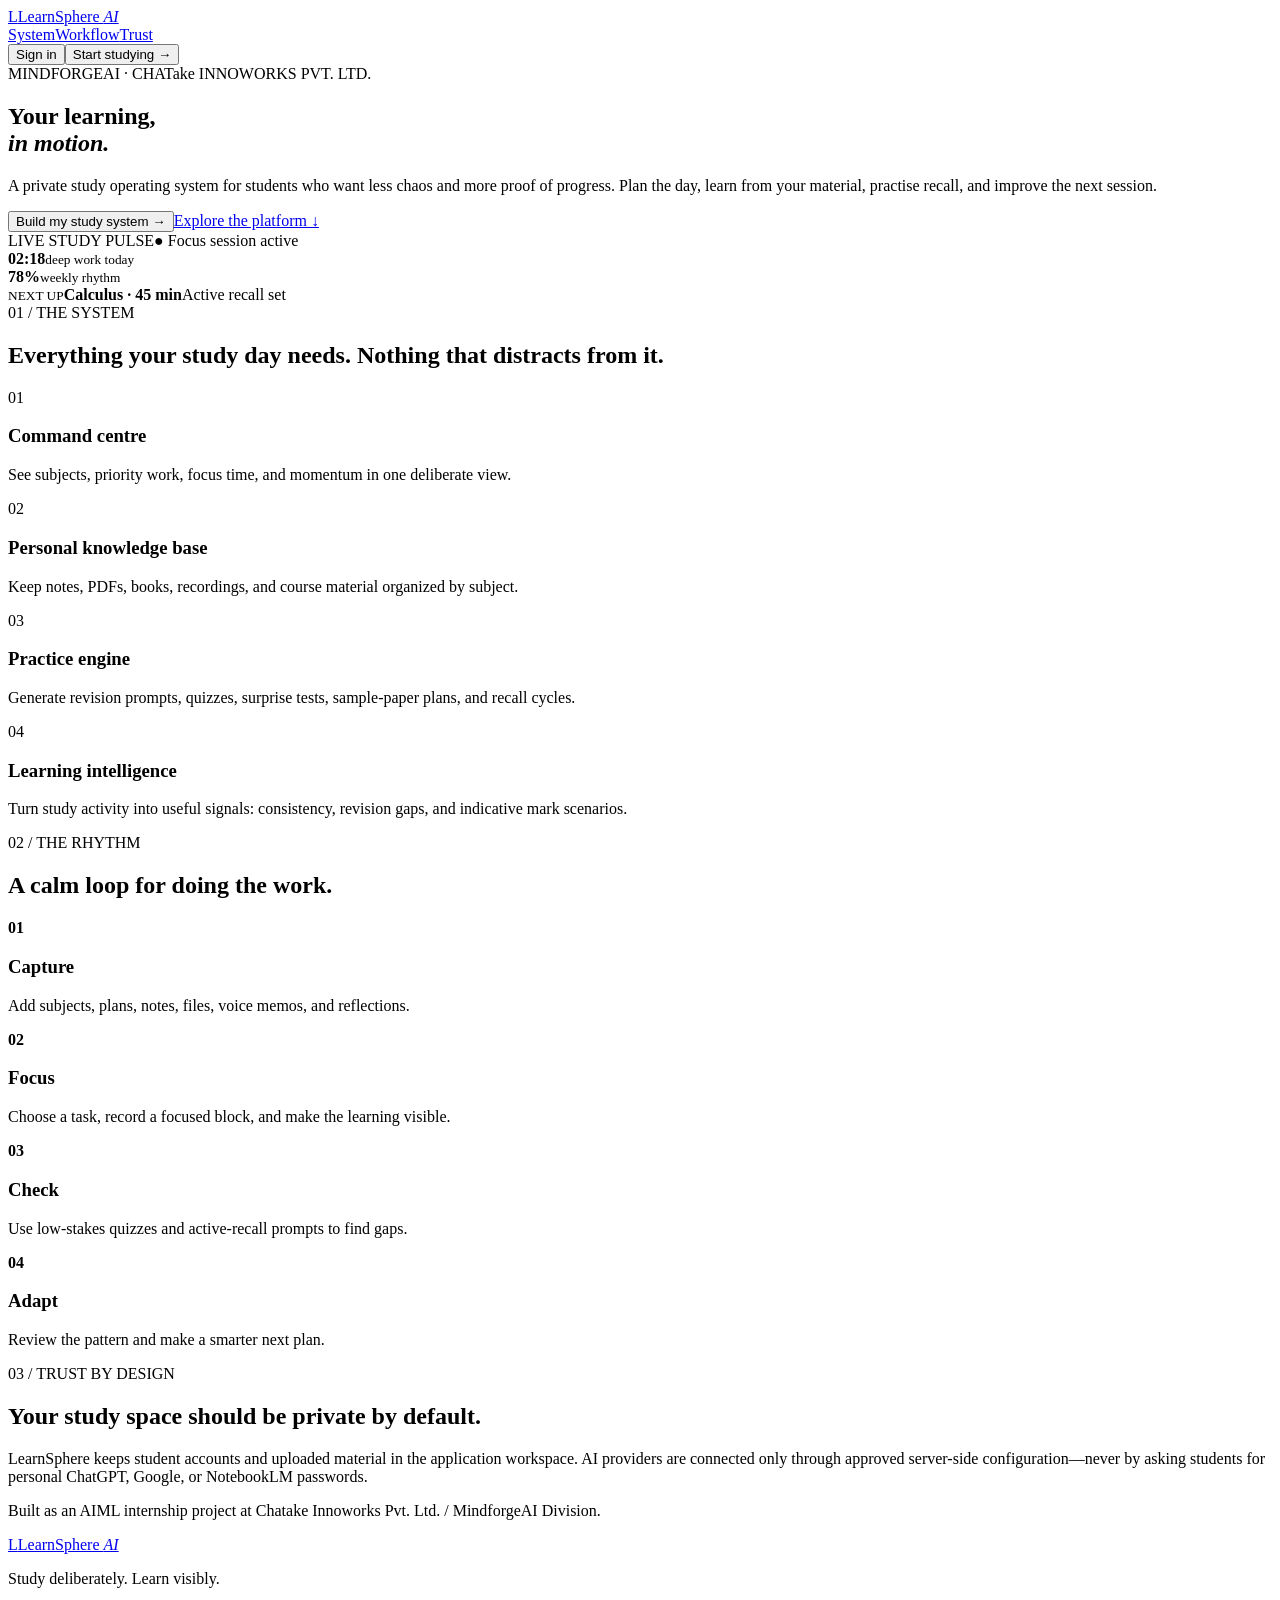
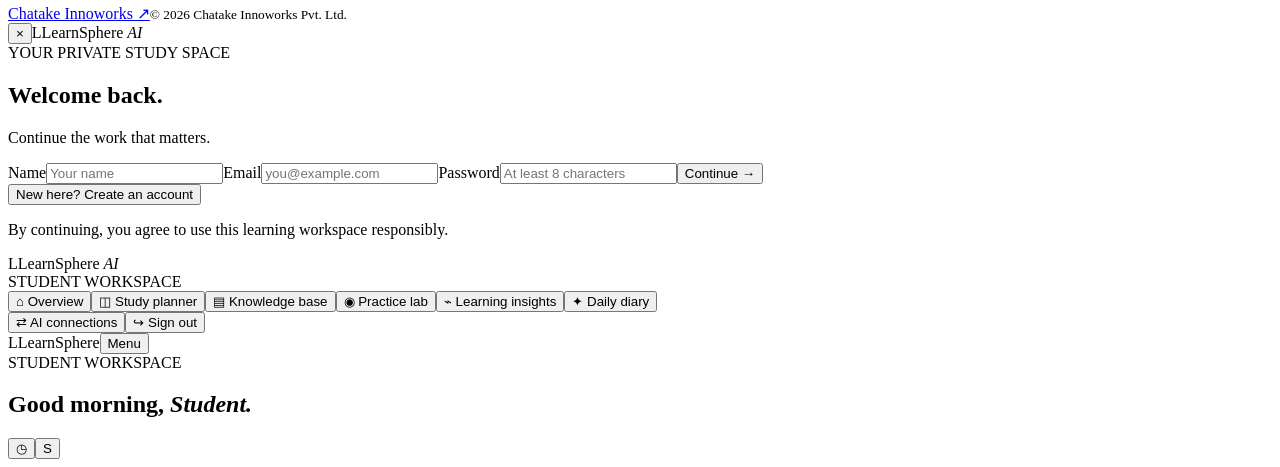
==== 06_code/frontend/index.html @ 465e388f "feat: establish LearnSphere AI study platform MVP" ====
<!doctype html><html lang="en"><head><meta charset="utf-8"><meta name="viewport" content="width=device-width,initial-scale=1"><meta name="description" content="LearnSphere AI — your private study operating system."><meta name="theme-color" content="#0a1024"><meta property="og:title" content="LearnSphere AI | Study operating system"><meta property="og:description" content="Plan, learn, practise, and reflect in one private study workspace."><meta property="og:type" content="website"><link rel="icon" href="/assets/favicon.svg" type="image/svg+xml"><link rel="preconnect" href="https://fonts.googleapis.com"><link rel="preconnect" href="https://fonts.gstatic.com" crossorigin><link href="https://fonts.googleapis.com/css2?family=DM+Mono:wght@400;500&family=Manrope:wght@400;500;600;700;800&display=swap" rel="stylesheet"><link rel="stylesheet" href="/assets/app.css"><title>LearnSphere AI — Study OS</title></head><body>
<div id="toast" role="status"></div>
<section id="landing" class="landing"><nav><a class="brand" href="#top"><span class="mark">L</span>LearnSphere <i>AI</i></a><div class="navlinks"><a href="#system">System</a><a href="#workflow">Workflow</a><a href="#trust">Trust</a></div><button class="ghost" data-open-auth="login">Sign in</button><button class="primary" data-open-auth="register">Start studying <span>→</span></button></nav>
<main id="top"><div class="eyebrow">MINDFORGEAI · CHATake INNOWORKS PVT. LTD.</div><h1>Your learning,<br><em>in motion.</em></h1><p class="hero-copy">A private study operating system for students who want less chaos and more proof of progress. Plan the day, learn from your material, practise recall, and improve the next session.</p><div class="hero-actions"><button class="primary large" data-open-auth="register">Build my study system <span>→</span></button><a class="text-link" href="#system">Explore the platform ↓</a></div><div class="hero-panel"><div class="panel-top"><span>LIVE STUDY PULSE</span><span class="online">● Focus session active</span></div><div class="pulse-grid"><div><b>02:18</b><small>deep work today</small></div><div class="ring"><strong>78%</strong><small>weekly rhythm</small></div><div class="next"><small>NEXT UP</small><b>Calculus · 45 min</b><span>Active recall set</span></div></div></div></main>
<section id="system" class="section"><div class="section-head"><span>01 / THE SYSTEM</span><h2>Everything your study day needs. Nothing that distracts from it.</h2></div><div class="feature-grid"><article><span>01</span><h3>Command centre</h3><p>See subjects, priority work, focus time, and momentum in one deliberate view.</p></article><article><span>02</span><h3>Personal knowledge base</h3><p>Keep notes, PDFs, books, recordings, and course material organized by subject.</p></article><article><span>03</span><h3>Practice engine</h3><p>Generate revision prompts, quizzes, surprise tests, sample-paper plans, and recall cycles.</p></article><article><span>04</span><h3>Learning intelligence</h3><p>Turn study activity into useful signals: consistency, revision gaps, and indicative mark scenarios.</p></article></div></section>
<section id="workflow" class="section workflow"><div class="section-head"><span>02 / THE RHYTHM</span><h2>A calm loop for doing the work.</h2></div><div class="steps"><div><b>01</b><h3>Capture</h3><p>Add subjects, plans, notes, files, voice memos, and reflections.</p></div><div><b>02</b><h3>Focus</h3><p>Choose a task, record a focused block, and make the learning visible.</p></div><div><b>03</b><h3>Check</h3><p>Use low-stakes quizzes and active-recall prompts to find gaps.</p></div><div><b>04</b><h3>Adapt</h3><p>Review the pattern and make a smarter next plan.</p></div></div></section>
<section id="trust" class="section trust"><div><span>03 / TRUST BY DESIGN</span><h2>Your study space should be private by default.</h2></div><div class="trust-copy"><p>LearnSphere keeps student accounts and uploaded material in the application workspace. AI providers are connected only through approved server-side configuration—never by asking students for personal ChatGPT, Google, or NotebookLM passwords.</p><p class="muted">Built as an AIML internship project at Chatake Innoworks Pvt. Ltd. / MindforgeAI Division.</p></div></section>
<footer><a class="brand" href="#top"><span class="mark">L</span>LearnSphere <i>AI</i></a><p>Study deliberately. Learn visibly.</p><a href="https://www.chatakeinnoworks.com" target="_blank" rel="noreferrer">Chatake Innoworks ↗</a><small>© 2026 Chatake Innoworks Pvt. Ltd.</small></footer></section>
<section id="auth" class="auth hidden"><div class="auth-panel"><button class="close" data-close-auth>×</button><a class="brand"><span class="mark">L</span>LearnSphere <i>AI</i></a><div class="eyebrow">YOUR PRIVATE STUDY SPACE</div><h2 id="auth-title">Welcome back.</h2><p id="auth-copy">Continue the work that matters.</p><form id="auth-form"><label id="name-field">Name<input name="name" autocomplete="name" placeholder="Your name"></label><label>Email<input name="email" type="email" autocomplete="email" required placeholder="you@example.com"></label><label>Password<input name="password" type="password" minlength="8" autocomplete="current-password" required placeholder="At least 8 characters"></label><button class="primary large" type="submit">Continue <span>→</span></button></form><button id="auth-toggle" class="text-button">New here? Create an account</button><p class="auth-note">By continuing, you agree to use this learning workspace responsibly.</p></div></section>
<section id="app" class="application hidden"><aside><a class="brand"><span class="mark">L</span>LearnSphere <i>AI</i></a><div class="workspace-label">STUDENT WORKSPACE</div><nav class="side-nav"><button class="active" data-view="overview">⌂ Overview</button><button data-view="planner">◫ Study planner</button><button data-view="knowledge">▤ Knowledge base</button><button data-view="practice">◉ Practice lab</button><button data-view="insights">⌁ Learning insights</button><button data-view="diary">✦ Daily diary</button></nav><div class="side-bottom"><button data-view="integrations">⇄ AI connections</button><button id="logout">↪ Sign out</button></div></aside><div class="mobilebar"><a class="brand"><span class="mark">L</span>LearnSphere</a><button id="mobile-menu">Menu</button></div><main class="workspace"><header><div><div class="eyebrow" id="today">STUDENT WORKSPACE</div><h1 id="view-title">Good morning, <em>Student.</em></h1></div><div class="header-actions"><button class="icon-btn" id="focus-btn" title="Record a 25-minute focus session">◷</button><button class="avatar" id="profile-btn">S</button></div></header><div id="view"></div></main></section><script src="/assets/app.js"></script></body></html>
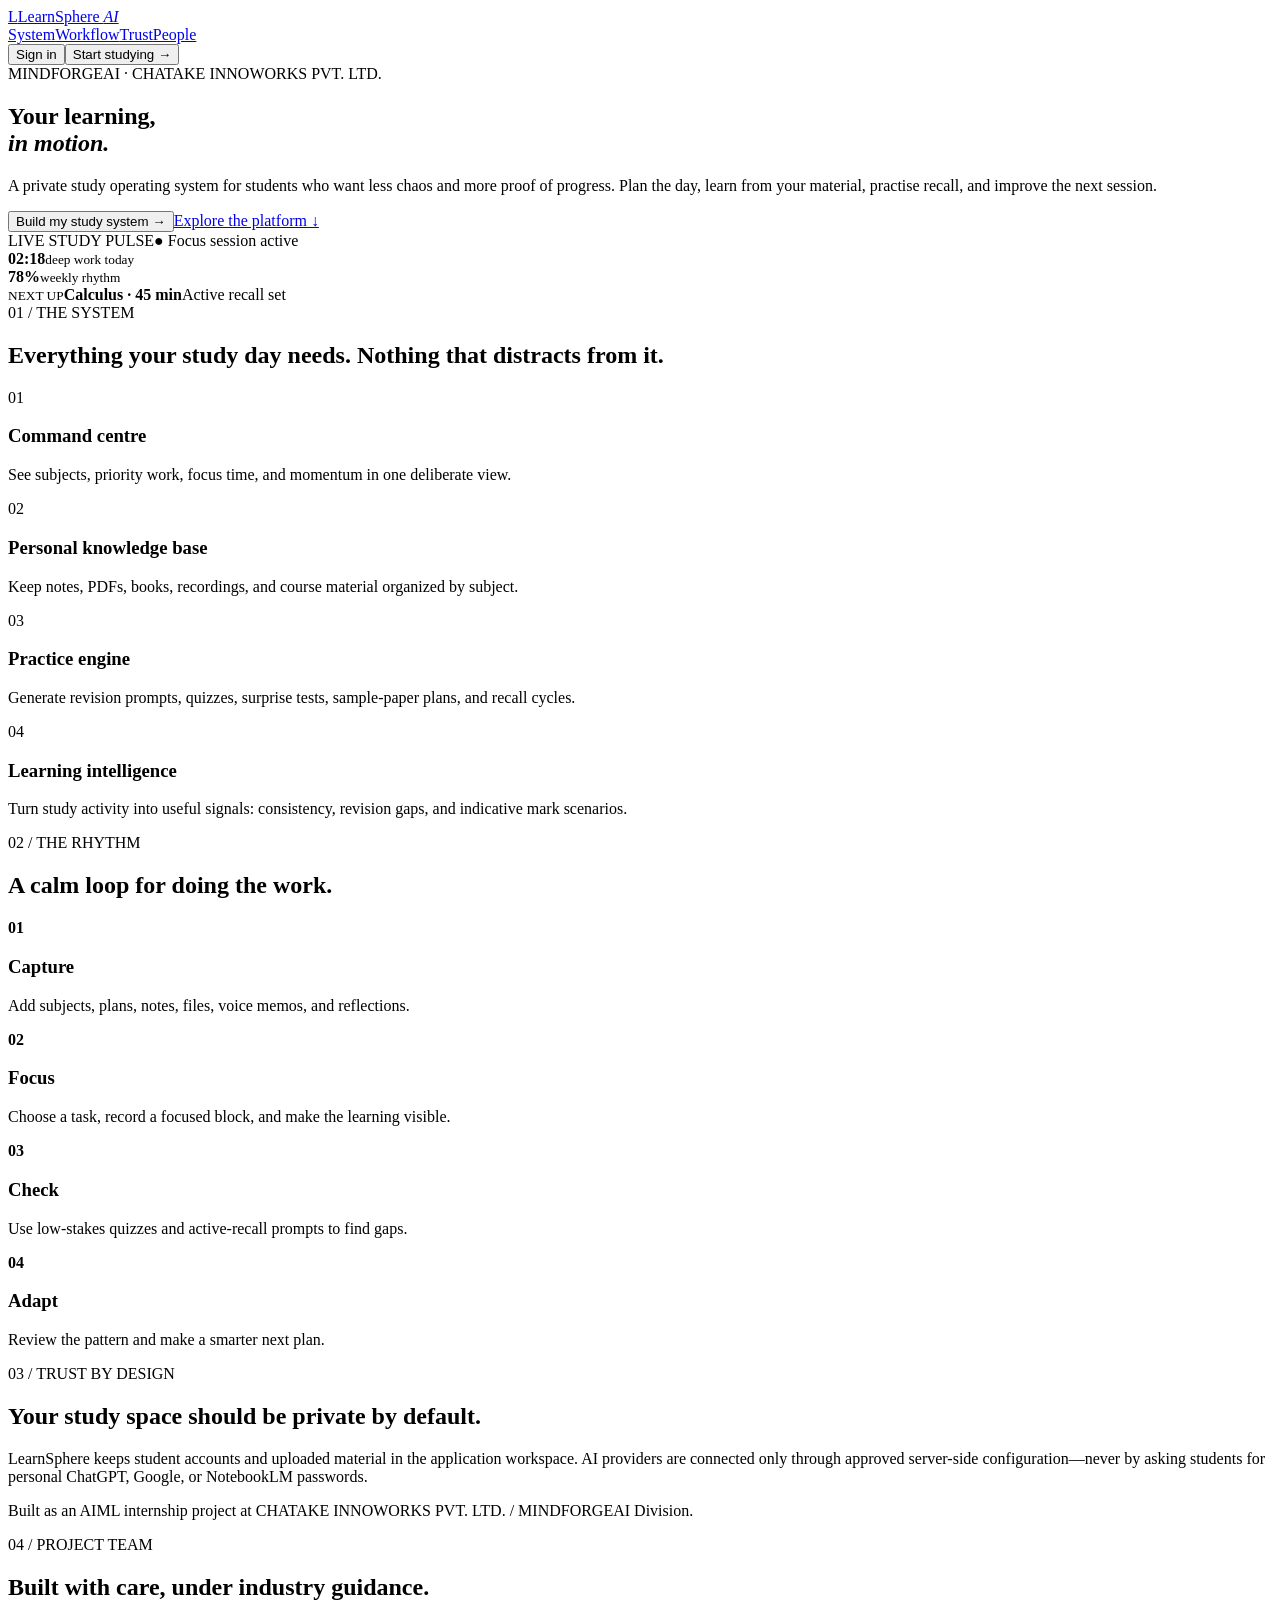
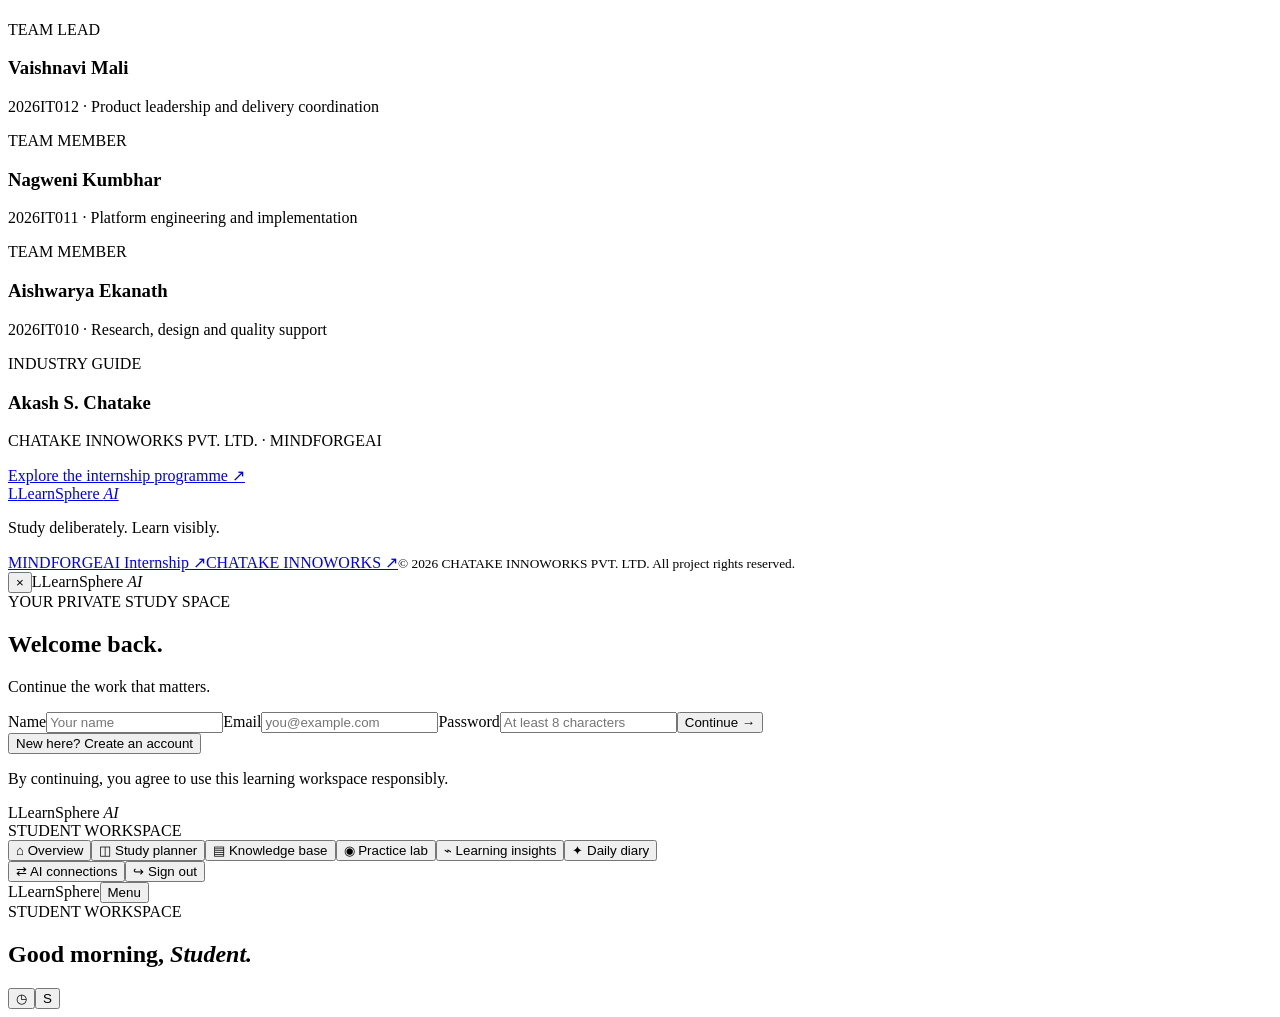
==== commit dad0c381: "docs: establish CHATAKE design system and project attribution" ====
--- a/06_code/frontend/index.html
+++ b/06_code/frontend/index.html
@@ -1,10 +1,11 @@
 <!doctype html><html lang="en"><head><meta charset="utf-8"><meta name="viewport" content="width=device-width,initial-scale=1"><meta name="description" content="LearnSphere AI — your private study operating system."><meta name="theme-color" content="#0a1024"><meta property="og:title" content="LearnSphere AI | Study operating system"><meta property="og:description" content="Plan, learn, practise, and reflect in one private study workspace."><meta property="og:type" content="website"><link rel="icon" href="/assets/favicon.svg" type="image/svg+xml"><link rel="preconnect" href="https://fonts.googleapis.com"><link rel="preconnect" href="https://fonts.gstatic.com" crossorigin><link href="https://fonts.googleapis.com/css2?family=DM+Mono:wght@400;500&family=Manrope:wght@400;500;600;700;800&display=swap" rel="stylesheet"><link rel="stylesheet" href="/assets/app.css"><title>LearnSphere AI — Study OS</title></head><body>
 <div id="toast" role="status"></div>
-<section id="landing" class="landing"><nav><a class="brand" href="#top"><span class="mark">L</span>LearnSphere <i>AI</i></a><div class="navlinks"><a href="#system">System</a><a href="#workflow">Workflow</a><a href="#trust">Trust</a></div><button class="ghost" data-open-auth="login">Sign in</button><button class="primary" data-open-auth="register">Start studying <span>→</span></button></nav>
-<main id="top"><div class="eyebrow">MINDFORGEAI · CHATake INNOWORKS PVT. LTD.</div><h1>Your learning,<br><em>in motion.</em></h1><p class="hero-copy">A private study operating system for students who want less chaos and more proof of progress. Plan the day, learn from your material, practise recall, and improve the next session.</p><div class="hero-actions"><button class="primary large" data-open-auth="register">Build my study system <span>→</span></button><a class="text-link" href="#system">Explore the platform ↓</a></div><div class="hero-panel"><div class="panel-top"><span>LIVE STUDY PULSE</span><span class="online">● Focus session active</span></div><div class="pulse-grid"><div><b>02:18</b><small>deep work today</small></div><div class="ring"><strong>78%</strong><small>weekly rhythm</small></div><div class="next"><small>NEXT UP</small><b>Calculus · 45 min</b><span>Active recall set</span></div></div></div></main>
+<section id="landing" class="landing"><nav><a class="brand" href="#top"><span class="mark">L</span>LearnSphere <i>AI</i></a><div class="navlinks"><a href="#system">System</a><a href="#workflow">Workflow</a><a href="#trust">Trust</a><a href="#people">People</a></div><button class="ghost" data-open-auth="login">Sign in</button><button class="primary" data-open-auth="register">Start studying <span>→</span></button></nav>
+<main id="top"><div class="eyebrow">MINDFORGEAI · CHATAKE INNOWORKS PVT. LTD.</div><h1>Your learning,<br><em>in motion.</em></h1><p class="hero-copy">A private study operating system for students who want less chaos and more proof of progress. Plan the day, learn from your material, practise recall, and improve the next session.</p><div class="hero-actions"><button class="primary large" data-open-auth="register">Build my study system <span>→</span></button><a class="text-link" href="#system">Explore the platform ↓</a></div><div class="hero-panel"><div class="panel-top"><span>LIVE STUDY PULSE</span><span class="online">● Focus session active</span></div><div class="pulse-grid"><div><b>02:18</b><small>deep work today</small></div><div class="ring"><strong>78%</strong><small>weekly rhythm</small></div><div class="next"><small>NEXT UP</small><b>Calculus · 45 min</b><span>Active recall set</span></div></div></div></main>
 <section id="system" class="section"><div class="section-head"><span>01 / THE SYSTEM</span><h2>Everything your study day needs. Nothing that distracts from it.</h2></div><div class="feature-grid"><article><span>01</span><h3>Command centre</h3><p>See subjects, priority work, focus time, and momentum in one deliberate view.</p></article><article><span>02</span><h3>Personal knowledge base</h3><p>Keep notes, PDFs, books, recordings, and course material organized by subject.</p></article><article><span>03</span><h3>Practice engine</h3><p>Generate revision prompts, quizzes, surprise tests, sample-paper plans, and recall cycles.</p></article><article><span>04</span><h3>Learning intelligence</h3><p>Turn study activity into useful signals: consistency, revision gaps, and indicative mark scenarios.</p></article></div></section>
 <section id="workflow" class="section workflow"><div class="section-head"><span>02 / THE RHYTHM</span><h2>A calm loop for doing the work.</h2></div><div class="steps"><div><b>01</b><h3>Capture</h3><p>Add subjects, plans, notes, files, voice memos, and reflections.</p></div><div><b>02</b><h3>Focus</h3><p>Choose a task, record a focused block, and make the learning visible.</p></div><div><b>03</b><h3>Check</h3><p>Use low-stakes quizzes and active-recall prompts to find gaps.</p></div><div><b>04</b><h3>Adapt</h3><p>Review the pattern and make a smarter next plan.</p></div></div></section>
-<section id="trust" class="section trust"><div><span>03 / TRUST BY DESIGN</span><h2>Your study space should be private by default.</h2></div><div class="trust-copy"><p>LearnSphere keeps student accounts and uploaded material in the application workspace. AI providers are connected only through approved server-side configuration—never by asking students for personal ChatGPT, Google, or NotebookLM passwords.</p><p class="muted">Built as an AIML internship project at Chatake Innoworks Pvt. Ltd. / MindforgeAI Division.</p></div></section>
-<footer><a class="brand" href="#top"><span class="mark">L</span>LearnSphere <i>AI</i></a><p>Study deliberately. Learn visibly.</p><a href="https://www.chatakeinnoworks.com" target="_blank" rel="noreferrer">Chatake Innoworks ↗</a><small>© 2026 Chatake Innoworks Pvt. Ltd.</small></footer></section>
+<section id="trust" class="section trust"><div><span>03 / TRUST BY DESIGN</span><h2>Your study space should be private by default.</h2></div><div class="trust-copy"><p>LearnSphere keeps student accounts and uploaded material in the application workspace. AI providers are connected only through approved server-side configuration—never by asking students for personal ChatGPT, Google, or NotebookLM passwords.</p><p class="muted">Built as an AIML internship project at CHATAKE INNOWORKS PVT. LTD. / MINDFORGEAI Division.</p></div></section>
+<section id="people" class="section people"><div class="section-head"><span>04 / PROJECT TEAM</span><h2>Built with care, under industry guidance.</h2></div><div class="people-grid"><article><span>TEAM LEAD</span><h3>Vaishnavi Mali</h3><p>2026IT012 · Product leadership and delivery coordination</p></article><article><span>TEAM MEMBER</span><h3>Nagweni Kumbhar</h3><p>2026IT011 · Platform engineering and implementation</p></article><article><span>TEAM MEMBER</span><h3>Aishwarya Ekanath</h3><p>2026IT010 · Research, design and quality support</p></article><article class="guide"><span>INDUSTRY GUIDE</span><h3>Akash S. Chatake</h3><p>CHATAKE INNOWORKS PVT. LTD. · MINDFORGEAI</p><a href="https://internship.chatakeinnoworks.com" target="_blank" rel="noreferrer">Explore the internship programme ↗</a></article></div></section>
+<footer><a class="brand" href="#top"><span class="mark">L</span>LearnSphere <i>AI</i></a><p>Study deliberately. Learn visibly.</p><a href="https://internship.chatakeinnoworks.com" target="_blank" rel="noreferrer">MINDFORGEAI Internship ↗</a><a href="https://www.chatakeinnoworks.com" target="_blank" rel="noreferrer">CHATAKE INNOWORKS ↗</a><small>© 2026 CHATAKE INNOWORKS PVT. LTD. All project rights reserved.</small></footer></section>
 <section id="auth" class="auth hidden"><div class="auth-panel"><button class="close" data-close-auth>×</button><a class="brand"><span class="mark">L</span>LearnSphere <i>AI</i></a><div class="eyebrow">YOUR PRIVATE STUDY SPACE</div><h2 id="auth-title">Welcome back.</h2><p id="auth-copy">Continue the work that matters.</p><form id="auth-form"><label id="name-field">Name<input name="name" autocomplete="name" placeholder="Your name"></label><label>Email<input name="email" type="email" autocomplete="email" required placeholder="you@example.com"></label><label>Password<input name="password" type="password" minlength="8" autocomplete="current-password" required placeholder="At least 8 characters"></label><button class="primary large" type="submit">Continue <span>→</span></button></form><button id="auth-toggle" class="text-button">New here? Create an account</button><p class="auth-note">By continuing, you agree to use this learning workspace responsibly.</p></div></section>
 <section id="app" class="application hidden"><aside><a class="brand"><span class="mark">L</span>LearnSphere <i>AI</i></a><div class="workspace-label">STUDENT WORKSPACE</div><nav class="side-nav"><button class="active" data-view="overview">⌂ Overview</button><button data-view="planner">◫ Study planner</button><button data-view="knowledge">▤ Knowledge base</button><button data-view="practice">◉ Practice lab</button><button data-view="insights">⌁ Learning insights</button><button data-view="diary">✦ Daily diary</button></nav><div class="side-bottom"><button data-view="integrations">⇄ AI connections</button><button id="logout">↪ Sign out</button></div></aside><div class="mobilebar"><a class="brand"><span class="mark">L</span>LearnSphere</a><button id="mobile-menu">Menu</button></div><main class="workspace"><header><div><div class="eyebrow" id="today">STUDENT WORKSPACE</div><h1 id="view-title">Good morning, <em>Student.</em></h1></div><div class="header-actions"><button class="icon-btn" id="focus-btn" title="Record a 25-minute focus session">◷</button><button class="avatar" id="profile-btn">S</button></div></header><div id="view"></div></main></section><script src="/assets/app.js"></script></body></html>
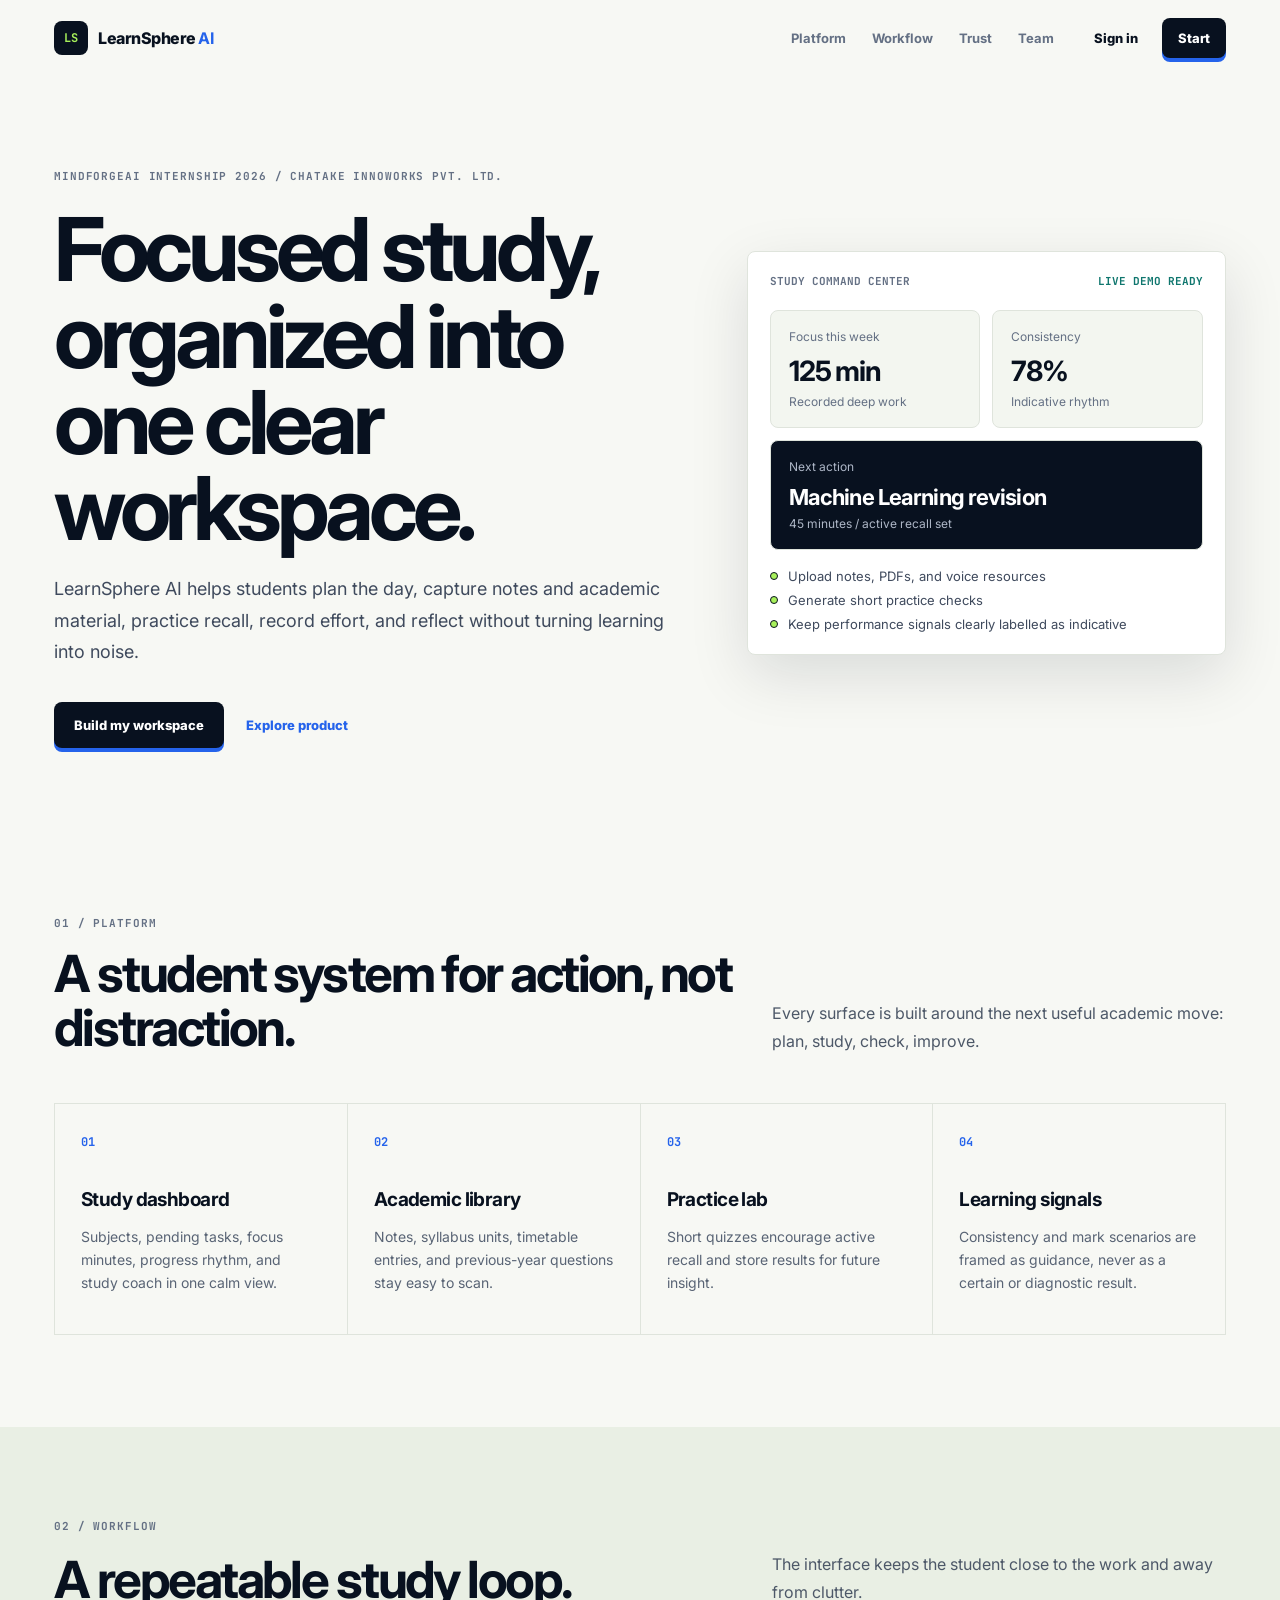
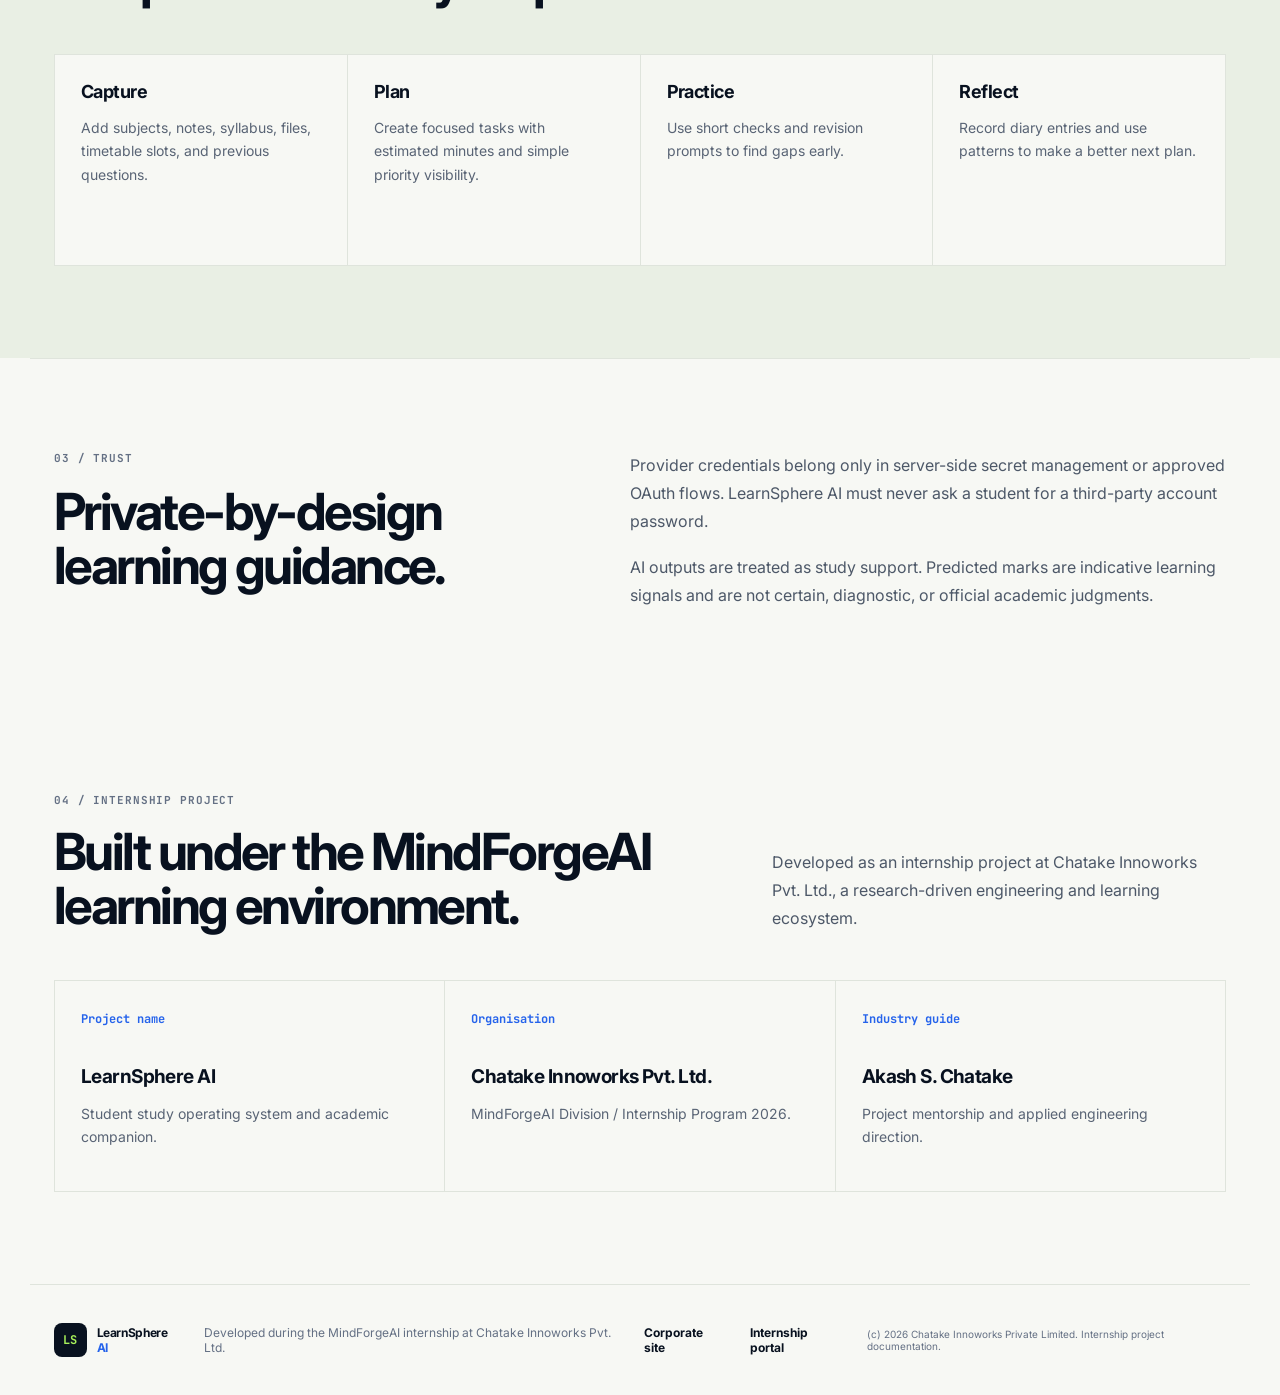
==== commit 003f9825: "Transform LearnSphere AI into deployable internship project" ====
--- a/06_code/frontend/index.html
+++ b/06_code/frontend/index.html
@@ -1,11 +1,174 @@
-<!doctype html><html lang="en"><head><meta charset="utf-8"><meta name="viewport" content="width=device-width,initial-scale=1"><meta name="description" content="LearnSphere AI — your private study operating system."><meta name="theme-color" content="#0a1024"><meta property="og:title" content="LearnSphere AI | Study operating system"><meta property="og:description" content="Plan, learn, practise, and reflect in one private study workspace."><meta property="og:type" content="website"><link rel="icon" href="/assets/favicon.svg" type="image/svg+xml"><link rel="preconnect" href="https://fonts.googleapis.com"><link rel="preconnect" href="https://fonts.gstatic.com" crossorigin><link href="https://fonts.googleapis.com/css2?family=DM+Mono:wght@400;500&family=Manrope:wght@400;500;600;700;800&display=swap" rel="stylesheet"><link rel="stylesheet" href="/assets/app.css"><title>LearnSphere AI — Study OS</title></head><body>
-<div id="toast" role="status"></div>
-<section id="landing" class="landing"><nav><a class="brand" href="#top"><span class="mark">L</span>LearnSphere <i>AI</i></a><div class="navlinks"><a href="#system">System</a><a href="#workflow">Workflow</a><a href="#trust">Trust</a><a href="#people">People</a></div><button class="ghost" data-open-auth="login">Sign in</button><button class="primary" data-open-auth="register">Start studying <span>→</span></button></nav>
-<main id="top"><div class="eyebrow">MINDFORGEAI · CHATAKE INNOWORKS PVT. LTD.</div><h1>Your learning,<br><em>in motion.</em></h1><p class="hero-copy">A private study operating system for students who want less chaos and more proof of progress. Plan the day, learn from your material, practise recall, and improve the next session.</p><div class="hero-actions"><button class="primary large" data-open-auth="register">Build my study system <span>→</span></button><a class="text-link" href="#system">Explore the platform ↓</a></div><div class="hero-panel"><div class="panel-top"><span>LIVE STUDY PULSE</span><span class="online">● Focus session active</span></div><div class="pulse-grid"><div><b>02:18</b><small>deep work today</small></div><div class="ring"><strong>78%</strong><small>weekly rhythm</small></div><div class="next"><small>NEXT UP</small><b>Calculus · 45 min</b><span>Active recall set</span></div></div></div></main>
-<section id="system" class="section"><div class="section-head"><span>01 / THE SYSTEM</span><h2>Everything your study day needs. Nothing that distracts from it.</h2></div><div class="feature-grid"><article><span>01</span><h3>Command centre</h3><p>See subjects, priority work, focus time, and momentum in one deliberate view.</p></article><article><span>02</span><h3>Personal knowledge base</h3><p>Keep notes, PDFs, books, recordings, and course material organized by subject.</p></article><article><span>03</span><h3>Practice engine</h3><p>Generate revision prompts, quizzes, surprise tests, sample-paper plans, and recall cycles.</p></article><article><span>04</span><h3>Learning intelligence</h3><p>Turn study activity into useful signals: consistency, revision gaps, and indicative mark scenarios.</p></article></div></section>
-<section id="workflow" class="section workflow"><div class="section-head"><span>02 / THE RHYTHM</span><h2>A calm loop for doing the work.</h2></div><div class="steps"><div><b>01</b><h3>Capture</h3><p>Add subjects, plans, notes, files, voice memos, and reflections.</p></div><div><b>02</b><h3>Focus</h3><p>Choose a task, record a focused block, and make the learning visible.</p></div><div><b>03</b><h3>Check</h3><p>Use low-stakes quizzes and active-recall prompts to find gaps.</p></div><div><b>04</b><h3>Adapt</h3><p>Review the pattern and make a smarter next plan.</p></div></div></section>
-<section id="trust" class="section trust"><div><span>03 / TRUST BY DESIGN</span><h2>Your study space should be private by default.</h2></div><div class="trust-copy"><p>LearnSphere keeps student accounts and uploaded material in the application workspace. AI providers are connected only through approved server-side configuration—never by asking students for personal ChatGPT, Google, or NotebookLM passwords.</p><p class="muted">Built as an AIML internship project at CHATAKE INNOWORKS PVT. LTD. / MINDFORGEAI Division.</p></div></section>
-<section id="people" class="section people"><div class="section-head"><span>04 / PROJECT TEAM</span><h2>Built with care, under industry guidance.</h2></div><div class="people-grid"><article><span>TEAM LEAD</span><h3>Vaishnavi Mali</h3><p>2026IT012 · Product leadership and delivery coordination</p></article><article><span>TEAM MEMBER</span><h3>Nagweni Kumbhar</h3><p>2026IT011 · Platform engineering and implementation</p></article><article><span>TEAM MEMBER</span><h3>Aishwarya Ekanath</h3><p>2026IT010 · Research, design and quality support</p></article><article class="guide"><span>INDUSTRY GUIDE</span><h3>Akash S. Chatake</h3><p>CHATAKE INNOWORKS PVT. LTD. · MINDFORGEAI</p><a href="https://internship.chatakeinnoworks.com" target="_blank" rel="noreferrer">Explore the internship programme ↗</a></article></div></section>
-<footer><a class="brand" href="#top"><span class="mark">L</span>LearnSphere <i>AI</i></a><p>Study deliberately. Learn visibly.</p><a href="https://internship.chatakeinnoworks.com" target="_blank" rel="noreferrer">MINDFORGEAI Internship ↗</a><a href="https://www.chatakeinnoworks.com" target="_blank" rel="noreferrer">CHATAKE INNOWORKS ↗</a><small>© 2026 CHATAKE INNOWORKS PVT. LTD. All project rights reserved.</small></footer></section>
-<section id="auth" class="auth hidden"><div class="auth-panel"><button class="close" data-close-auth>×</button><a class="brand"><span class="mark">L</span>LearnSphere <i>AI</i></a><div class="eyebrow">YOUR PRIVATE STUDY SPACE</div><h2 id="auth-title">Welcome back.</h2><p id="auth-copy">Continue the work that matters.</p><form id="auth-form"><label id="name-field">Name<input name="name" autocomplete="name" placeholder="Your name"></label><label>Email<input name="email" type="email" autocomplete="email" required placeholder="you@example.com"></label><label>Password<input name="password" type="password" minlength="8" autocomplete="current-password" required placeholder="At least 8 characters"></label><button class="primary large" type="submit">Continue <span>→</span></button></form><button id="auth-toggle" class="text-button">New here? Create an account</button><p class="auth-note">By continuing, you agree to use this learning workspace responsibly.</p></div></section>
-<section id="app" class="application hidden"><aside><a class="brand"><span class="mark">L</span>LearnSphere <i>AI</i></a><div class="workspace-label">STUDENT WORKSPACE</div><nav class="side-nav"><button class="active" data-view="overview">⌂ Overview</button><button data-view="planner">◫ Study planner</button><button data-view="knowledge">▤ Knowledge base</button><button data-view="practice">◉ Practice lab</button><button data-view="insights">⌁ Learning insights</button><button data-view="diary">✦ Daily diary</button></nav><div class="side-bottom"><button data-view="integrations">⇄ AI connections</button><button id="logout">↪ Sign out</button></div></aside><div class="mobilebar"><a class="brand"><span class="mark">L</span>LearnSphere</a><button id="mobile-menu">Menu</button></div><main class="workspace"><header><div><div class="eyebrow" id="today">STUDENT WORKSPACE</div><h1 id="view-title">Good morning, <em>Student.</em></h1></div><div class="header-actions"><button class="icon-btn" id="focus-btn" title="Record a 25-minute focus session">◷</button><button class="avatar" id="profile-btn">S</button></div></header><div id="view"></div></main></section><script src="/assets/app.js"></script></body></html>
+<!doctype html>
+<html lang="en">
+<head>
+  <meta charset="utf-8">
+  <meta name="viewport" content="width=device-width,initial-scale=1">
+  <meta name="description" content="LearnSphere AI is a calm study operating system for planning, learning, practice, and reflection.">
+  <meta name="theme-color" content="#08111f">
+  <meta property="og:title" content="LearnSphere AI | Student Study OS">
+  <meta property="og:description" content="A focused academic workspace developed during the MindForgeAI internship at Chatake Innoworks Pvt. Ltd.">
+  <meta property="og:type" content="website">
+  <link rel="icon" href="assets/favicon.svg" type="image/svg+xml">
+  <link rel="preconnect" href="https://fonts.googleapis.com">
+  <link rel="preconnect" href="https://fonts.gstatic.com" crossorigin>
+  <link href="https://fonts.googleapis.com/css2?family=Inter:wght@400;500;600;700;800&family=JetBrains+Mono:wght@500;700&display=swap" rel="stylesheet">
+  <link rel="stylesheet" href="assets/app.css">
+  <title>LearnSphere AI | Student Study OS</title>
+</head>
+<body>
+  <div id="toast" role="status" aria-live="polite"></div>
+
+  <section id="landing" class="landing">
+    <header class="site-header">
+      <a class="brand" href="#top" aria-label="LearnSphere AI home"><span class="mark">LS</span><span>LearnSphere <b>AI</b></span></a>
+      <nav class="top-nav" aria-label="Landing navigation">
+        <a href="#platform">Platform</a>
+        <a href="#workflow">Workflow</a>
+        <a href="#trust">Trust</a>
+        <a href="#team">Team</a>
+      </nav>
+      <div class="nav-actions">
+        <button class="button secondary" data-open-auth="login">Sign in</button>
+        <button class="button primary" data-open-auth="register">Start</button>
+      </div>
+    </header>
+
+    <main id="top" class="hero">
+      <div class="hero-copy">
+        <p class="eyebrow">MindForgeAI Internship 2026 / Chatake Innoworks Pvt. Ltd.</p>
+        <h1>Focused study, organized into one clear workspace.</h1>
+        <p class="lead">LearnSphere AI helps students plan the day, capture notes and academic material, practice recall, record effort, and reflect without turning learning into noise.</p>
+        <div class="hero-actions">
+          <button class="button primary large" data-open-auth="register">Build my workspace</button>
+          <a class="text-link" href="#platform">Explore product</a>
+        </div>
+      </div>
+      <div class="hero-board" aria-label="Product preview">
+        <div class="board-top">
+          <span>Study command center</span>
+          <strong>Live demo ready</strong>
+        </div>
+        <div class="board-grid">
+          <article><span>Focus this week</span><b>125 min</b><small>Recorded deep work</small></article>
+          <article><span>Consistency</span><b>78%</b><small>Indicative rhythm</small></article>
+          <article class="wide"><span>Next action</span><b>Machine Learning revision</b><small>45 minutes / active recall set</small></article>
+        </div>
+        <div class="mini-list">
+          <p><span></span> Upload notes, PDFs, and voice resources</p>
+          <p><span></span> Generate short practice checks</p>
+          <p><span></span> Keep performance signals clearly labelled as indicative</p>
+        </div>
+      </div>
+    </main>
+
+    <section id="platform" class="section">
+      <div class="section-kicker">01 / Platform</div>
+      <div class="section-title">
+        <h2>A student system for action, not distraction.</h2>
+        <p>Every surface is built around the next useful academic move: plan, study, check, improve.</p>
+      </div>
+      <div class="feature-grid">
+        <article><span>01</span><h3>Study dashboard</h3><p>Subjects, pending tasks, focus minutes, progress rhythm, and study coach in one calm view.</p></article>
+        <article><span>02</span><h3>Academic library</h3><p>Notes, syllabus units, timetable entries, and previous-year questions stay easy to scan.</p></article>
+        <article><span>03</span><h3>Practice lab</h3><p>Short quizzes encourage active recall and store results for future insight.</p></article>
+        <article><span>04</span><h3>Learning signals</h3><p>Consistency and mark scenarios are framed as guidance, never as a certain or diagnostic result.</p></article>
+      </div>
+    </section>
+
+    <section id="workflow" class="section band">
+      <div class="section-kicker">02 / Workflow</div>
+      <div class="section-title">
+        <h2>A repeatable study loop.</h2>
+        <p>The interface keeps the student close to the work and away from clutter.</p>
+      </div>
+      <div class="steps">
+        <article><b>Capture</b><p>Add subjects, notes, syllabus, files, timetable slots, and previous questions.</p></article>
+        <article><b>Plan</b><p>Create focused tasks with estimated minutes and simple priority visibility.</p></article>
+        <article><b>Practice</b><p>Use short checks and revision prompts to find gaps early.</p></article>
+        <article><b>Reflect</b><p>Record diary entries and use patterns to make a better next plan.</p></article>
+      </div>
+    </section>
+
+    <section id="trust" class="section trust">
+      <div>
+        <div class="section-kicker">03 / Trust</div>
+        <h2>Private-by-design learning guidance.</h2>
+      </div>
+      <div class="trust-copy">
+        <p>Provider credentials belong only in server-side secret management or approved OAuth flows. LearnSphere AI must never ask a student for a third-party account password.</p>
+        <p>AI outputs are treated as study support. Predicted marks are indicative learning signals and are not certain, diagnostic, or official academic judgments.</p>
+      </div>
+    </section>
+
+    <section id="team" class="section">
+      <div class="section-kicker">04 / Internship Project</div>
+      <div class="section-title">
+        <h2>Built under the MindForgeAI learning environment.</h2>
+        <p>Developed as an internship project at Chatake Innoworks Pvt. Ltd., a research-driven engineering and learning ecosystem.</p>
+      </div>
+      <div class="team-grid">
+        <article><span>Project name</span><h3>LearnSphere AI</h3><p>Student study operating system and academic companion.</p></article>
+        <article><span>Organisation</span><h3>Chatake Innoworks Pvt. Ltd.</h3><p>MindForgeAI Division / Internship Program 2026.</p></article>
+        <article><span>Industry guide</span><h3>Akash S. Chatake</h3><p>Project mentorship and applied engineering direction.</p></article>
+      </div>
+    </section>
+
+    <footer class="site-footer">
+      <a class="brand" href="#top"><span class="mark">LS</span><span>LearnSphere <b>AI</b></span></a>
+      <p>Developed during the MindForgeAI internship at Chatake Innoworks Pvt. Ltd.</p>
+      <a href="https://www.chatakeinnoworks.com" target="_blank" rel="noreferrer">Corporate site</a>
+      <a href="https://internship.chatakeinnoworks.com" target="_blank" rel="noreferrer">Internship portal</a>
+      <small>(c) 2026 Chatake Innoworks Private Limited. Internship project documentation.</small>
+    </footer>
+  </section>
+
+  <section id="auth" class="auth hidden" aria-modal="true" role="dialog">
+    <div class="auth-panel">
+      <button class="icon-close" data-close-auth aria-label="Close">x</button>
+      <a class="brand"><span class="mark">LS</span><span>LearnSphere <b>AI</b></span></a>
+      <p class="eyebrow">Private student workspace</p>
+      <h2 id="auth-title">Welcome back.</h2>
+      <p id="auth-copy">Continue your study rhythm.</p>
+      <form id="auth-form">
+        <label id="name-field">Name<input name="name" autocomplete="name" placeholder="Your name"></label>
+        <label>Email<input name="email" type="email" autocomplete="email" required placeholder="you@example.com"></label>
+        <label>Password<input name="password" type="password" minlength="8" autocomplete="current-password" required placeholder="At least 8 characters"></label>
+        <button class="button primary large" type="submit">Continue</button>
+      </form>
+      <button id="auth-toggle" class="text-button">New here? Create an account</button>
+      <p class="fineprint">Use this learning workspace responsibly. Do not upload personal or sensitive files for public demos.</p>
+    </div>
+  </section>
+
+  <section id="app" class="application hidden">
+    <aside class="sidebar">
+      <a class="brand"><span class="mark">LS</span><span>LearnSphere <b>AI</b></span></a>
+      <p class="sidebar-label">Student workspace</p>
+      <nav id="side-nav" class="side-nav" aria-label="Application navigation"></nav>
+      <div class="sidebar-bottom">
+        <button data-view="integrations">AI connections</button>
+        <button id="logout">Sign out</button>
+      </div>
+    </aside>
+    <div class="mobilebar">
+      <a class="brand"><span class="mark">LS</span><span>LearnSphere</span></a>
+      <button id="mobile-menu">Menu</button>
+    </div>
+    <main class="workspace">
+      <header class="workspace-header">
+        <div>
+          <p class="eyebrow" id="today">Student workspace</p>
+          <h1 id="view-title">Good morning, Student.</h1>
+        </div>
+        <div class="header-actions">
+          <button class="icon-button" id="focus-btn" title="Record a 25-minute focus session">25</button>
+          <button class="avatar" id="profile-btn">S</button>
+        </div>
+      </header>
+      <div id="view"></div>
+    </main>
+  </section>
+
+  <script src="assets/app.js"></script>
+</body>
+</html>
--- a/06_code/frontend/assets/app.css
+++ b/06_code/frontend/assets/app.css
@@ -0,0 +1,605 @@
+:root {
+  --ink: #08111f;
+  --ink-2: #132033;
+  --paper: #f7f8f4;
+  --surface: #ffffff;
+  --line: #dfe4dc;
+  --muted: #647084;
+  --green: #a7f05a;
+  --blue: #2563eb;
+  --teal: #0f766e;
+  --rose: #e11d48;
+  --shadow: 0 20px 60px rgba(8, 17, 31, .12);
+}
+
+* { box-sizing: border-box; }
+html { scroll-behavior: smooth; }
+body {
+  margin: 0;
+  background: var(--paper);
+  color: var(--ink);
+  font-family: Inter, Arial, sans-serif;
+}
+button, input, textarea, select { font: inherit; }
+button { cursor: pointer; }
+a { color: inherit; }
+.hidden { display: none !important; }
+
+.brand {
+  display: inline-flex;
+  align-items: center;
+  gap: 10px;
+  color: inherit;
+  text-decoration: none;
+  font-weight: 800;
+  letter-spacing: -.03em;
+}
+.brand b { color: var(--blue); }
+.mark {
+  width: 34px;
+  height: 34px;
+  border-radius: 8px;
+  display: grid;
+  place-items: center;
+  background: var(--ink);
+  color: var(--green);
+  font: 700 12px/1 JetBrains Mono, monospace;
+  letter-spacing: 0;
+}
+.button {
+  border: 0;
+  border-radius: 8px;
+  padding: 12px 16px;
+  font-weight: 800;
+  font-size: 13px;
+}
+.button.primary {
+  background: var(--ink);
+  color: white;
+  box-shadow: 0 4px 0 var(--blue);
+}
+.button.secondary {
+  background: transparent;
+  color: var(--ink);
+}
+.button.large { padding: 15px 20px; }
+.text-link, .text-button {
+  border: 0;
+  background: transparent;
+  color: var(--blue);
+  font-size: 13px;
+  font-weight: 800;
+  text-decoration: none;
+}
+.eyebrow, .section-kicker, .sidebar-label {
+  color: var(--muted);
+  font: 700 11px/1.4 JetBrains Mono, monospace;
+  letter-spacing: .08em;
+  text-transform: uppercase;
+}
+
+.site-header {
+  min-height: 76px;
+  max-width: 1220px;
+  margin: 0 auto;
+  padding: 0 24px;
+  display: flex;
+  align-items: center;
+  gap: 24px;
+}
+.top-nav {
+  margin-left: auto;
+  display: flex;
+  gap: 26px;
+}
+.top-nav a {
+  color: var(--muted);
+  font-size: 13px;
+  font-weight: 700;
+  text-decoration: none;
+}
+.nav-actions { display: flex; gap: 8px; }
+
+.hero {
+  max-width: 1220px;
+  margin: 0 auto;
+  padding: 82px 24px 76px;
+  display: grid;
+  grid-template-columns: minmax(0, 1.04fr) minmax(360px, .78fr);
+  gap: 54px;
+  align-items: center;
+}
+.hero h1 {
+  max-width: 760px;
+  margin: 22px 0;
+  font-size: clamp(46px, 7vw, 88px);
+  line-height: .98;
+  letter-spacing: -.06em;
+}
+.lead {
+  max-width: 650px;
+  color: #3f4a5d;
+  font-size: 18px;
+  line-height: 1.75;
+}
+.hero-actions {
+  display: flex;
+  align-items: center;
+  gap: 22px;
+  margin-top: 34px;
+}
+.hero-board {
+  background: var(--surface);
+  border: 1px solid var(--line);
+  border-radius: 8px;
+  padding: 22px;
+  box-shadow: var(--shadow);
+}
+.board-top {
+  display: flex;
+  justify-content: space-between;
+  gap: 16px;
+  color: var(--muted);
+  font: 700 11px JetBrains Mono, monospace;
+  text-transform: uppercase;
+}
+.board-top strong { color: var(--teal); }
+.board-grid {
+  margin-top: 22px;
+  display: grid;
+  grid-template-columns: 1fr 1fr;
+  gap: 12px;
+}
+.board-grid article {
+  background: #f3f6f0;
+  border: 1px solid var(--line);
+  border-radius: 8px;
+  padding: 18px;
+}
+.board-grid .wide { grid-column: 1 / -1; background: var(--ink); color: white; }
+.board-grid span, .board-grid small {
+  display: block;
+  color: var(--muted);
+  font-size: 12px;
+}
+.board-grid .wide span, .board-grid .wide small { color: #aeb7c7; }
+.board-grid b {
+  display: block;
+  margin: 10px 0 6px;
+  font-size: 28px;
+  letter-spacing: -.04em;
+}
+.board-grid .wide b { font-size: 22px; }
+.mini-list {
+  display: grid;
+  gap: 8px;
+  margin-top: 18px;
+}
+.mini-list p {
+  display: flex;
+  gap: 10px;
+  align-items: center;
+  margin: 0;
+  color: #3f4a5d;
+  font-size: 13px;
+}
+.mini-list span {
+  width: 8px;
+  height: 8px;
+  border-radius: 50%;
+  background: var(--green);
+  border: 1px solid var(--ink);
+}
+
+.section {
+  max-width: 1220px;
+  margin: 0 auto;
+  padding: 92px 24px;
+}
+.band {
+  max-width: none;
+  background: #e9efe4;
+  padding-left: max(24px, calc((100vw - 1220px) / 2 + 24px));
+  padding-right: max(24px, calc((100vw - 1220px) / 2 + 24px));
+}
+.section-title {
+  display: grid;
+  grid-template-columns: 1.2fr .8fr;
+  gap: 36px;
+  align-items: end;
+  margin-top: 16px;
+}
+.section h2 {
+  margin: 0;
+  max-width: 760px;
+  font-size: clamp(32px, 4vw, 56px);
+  line-height: 1.05;
+  letter-spacing: -.05em;
+}
+.section-title p, .trust-copy p {
+  margin: 0;
+  color: #4d5868;
+  line-height: 1.75;
+}
+.feature-grid, .steps, .team-grid {
+  margin-top: 48px;
+  display: grid;
+  grid-template-columns: repeat(4, 1fr);
+  gap: 1px;
+  background: var(--line);
+  border: 1px solid var(--line);
+}
+.feature-grid article, .steps article, .team-grid article {
+  min-height: 210px;
+  padding: 26px;
+  background: var(--paper);
+}
+.feature-grid span, .team-grid span {
+  color: var(--blue);
+  font: 700 12px JetBrains Mono, monospace;
+}
+.feature-grid h3, .team-grid h3 {
+  margin: 38px 0 10px;
+  font-size: 19px;
+  letter-spacing: -.03em;
+}
+.feature-grid p, .steps p, .team-grid p {
+  color: #596475;
+  font-size: 14px;
+  line-height: 1.65;
+}
+.steps b {
+  font-size: 18px;
+  letter-spacing: -.03em;
+}
+.steps { grid-template-columns: repeat(4, 1fr); }
+.trust {
+  display: grid;
+  grid-template-columns: .85fr 1fr;
+  gap: 70px;
+  border-top: 1px solid var(--line);
+}
+.trust h2 { margin-top: 18px; }
+.trust-copy {
+  display: grid;
+  gap: 18px;
+  align-content: center;
+}
+.team-grid { grid-template-columns: repeat(3, 1fr); }
+.site-footer {
+  max-width: 1220px;
+  margin: 0 auto;
+  padding: 28px 24px;
+  display: flex;
+  gap: 26px;
+  align-items: center;
+  border-top: 1px solid var(--line);
+  color: var(--muted);
+  font-size: 12px;
+}
+.site-footer p { margin-right: auto; }
+.site-footer a { color: var(--ink); font-weight: 700; text-decoration: none; }
+
+.auth {
+  position: fixed;
+  inset: 0;
+  z-index: 40;
+  display: grid;
+  place-items: center;
+  padding: 18px;
+  background: rgba(8, 17, 31, .58);
+}
+.auth-panel {
+  width: min(460px, 100%);
+  position: relative;
+  background: white;
+  border-radius: 8px;
+  padding: 38px;
+  box-shadow: var(--shadow);
+}
+.icon-close {
+  position: absolute;
+  top: 14px;
+  right: 14px;
+  width: 34px;
+  height: 34px;
+  border: 1px solid var(--line);
+  background: white;
+  border-radius: 50%;
+}
+.auth h2 {
+  margin: 26px 0 6px;
+  font-size: 34px;
+  letter-spacing: -.05em;
+}
+.auth p { color: var(--muted); }
+form { display: grid; gap: 14px; margin: 24px 0 16px; }
+label {
+  display: grid;
+  gap: 7px;
+  color: #263245;
+  font-size: 12px;
+  font-weight: 800;
+}
+input, textarea, select {
+  width: 100%;
+  border: 1px solid var(--line);
+  border-radius: 8px;
+  padding: 12px;
+  background: white;
+  color: var(--ink);
+  outline-color: var(--blue);
+}
+.fineprint, .empty {
+  color: var(--muted);
+  font-size: 12px;
+  line-height: 1.6;
+}
+
+.application {
+  min-height: 100vh;
+  display: grid;
+  grid-template-columns: 244px 1fr;
+  background: #f5f7f2;
+}
+.sidebar {
+  min-height: 100vh;
+  padding: 24px 14px;
+  display: flex;
+  flex-direction: column;
+  background: var(--ink);
+  color: #eef4ef;
+}
+.sidebar .mark { background: white; color: var(--ink); }
+.sidebar-label { margin: 40px 12px 10px; color: #9da8bb; }
+.side-nav, .sidebar-bottom { display: grid; gap: 4px; }
+.side-nav button, .sidebar-bottom button {
+  border: 0;
+  border-radius: 8px;
+  padding: 11px 12px;
+  background: transparent;
+  color: #b9c3d3;
+  text-align: left;
+  font-size: 13px;
+  font-weight: 700;
+}
+.side-nav button.active, .side-nav button:hover {
+  background: #1b2a42;
+  color: white;
+}
+.sidebar-bottom { margin-top: auto; }
+.mobilebar { display: none; }
+.workspace {
+  width: min(1280px, 100%);
+  margin: 0 auto;
+  padding: 40px 44px;
+}
+.workspace-header {
+  display: flex;
+  justify-content: space-between;
+  gap: 20px;
+  align-items: center;
+  margin-bottom: 30px;
+}
+.workspace h1 {
+  margin: 8px 0 0;
+  font-size: 34px;
+  line-height: 1.1;
+  letter-spacing: -.05em;
+}
+.header-actions { display: flex; gap: 10px; }
+.icon-button, .avatar {
+  width: 42px;
+  height: 42px;
+  border-radius: 50%;
+  border: 1px solid var(--line);
+  background: white;
+  font-weight: 800;
+}
+.avatar { background: var(--blue); color: white; border-color: var(--blue); }
+.metrics {
+  display: grid;
+  grid-template-columns: repeat(4, 1fr);
+  gap: 14px;
+}
+.metric, .card {
+  background: white;
+  border: 1px solid var(--line);
+  border-radius: 8px;
+  padding: 20px;
+}
+.metric label {
+  color: var(--muted);
+  font: 700 10px JetBrains Mono, monospace;
+  text-transform: uppercase;
+}
+.metric b {
+  display: block;
+  margin-top: 12px;
+  font-size: 30px;
+  letter-spacing: -.05em;
+}
+.metric small { color: var(--muted); font-size: 11px; }
+.dashboard-grid, .split {
+  display: grid;
+  grid-template-columns: 1.18fr .82fr;
+  gap: 16px;
+  margin-top: 16px;
+}
+.card h2 {
+  margin: 0 0 18px;
+  font-size: 17px;
+  letter-spacing: -.03em;
+}
+.view-head {
+  display: flex;
+  justify-content: space-between;
+  gap: 20px;
+  align-items: end;
+  margin-bottom: 20px;
+}
+.view-head h2 {
+  margin: 8px 0 0;
+  font-size: 27px;
+  letter-spacing: -.05em;
+}
+.form-grid {
+  display: grid;
+  grid-template-columns: 1fr 1fr;
+  gap: 12px;
+}
+.full { grid-column: 1 / -1; }
+.task-row, .note-row {
+  display: flex;
+  gap: 12px;
+  align-items: center;
+  padding: 13px 0;
+  border-top: 1px solid #edf0ea;
+}
+.task-row:first-of-type, .note-row:first-of-type { border-top: 0; }
+.row-grow { flex: 1; min-width: 0; }
+.task-row b, .note-row b {
+  display: block;
+  font-size: 13px;
+  overflow-wrap: anywhere;
+}
+.task-row small, .note-row small {
+  display: block;
+  margin-top: 4px;
+  color: var(--muted);
+  font-size: 11px;
+  line-height: 1.45;
+}
+.dot {
+  width: 10px;
+  height: 10px;
+  border-radius: 50%;
+  flex: 0 0 10px;
+}
+.done {
+  min-width: 54px;
+  height: 30px;
+  border-radius: 8px;
+  border: 1px solid var(--line);
+  background: white;
+  font-size: 11px;
+  font-weight: 800;
+}
+.subject-pill {
+  margin-bottom: 8px;
+  padding: 10px;
+  border-radius: 8px;
+  background: #eff6eb;
+  font-size: 12px;
+  font-weight: 800;
+}
+.resource-drop {
+  border: 1px dashed #9aa6b2;
+  border-radius: 8px;
+  padding: 18px;
+  background: #fbfcfa;
+  text-align: center;
+}
+.resource-drop input { border: 0; padding: 8px; }
+.chat-log {
+  height: 270px;
+  overflow: auto;
+  display: flex;
+  flex-direction: column;
+  gap: 10px;
+}
+.bubble {
+  max-width: 86%;
+  padding: 12px;
+  border-radius: 8px;
+  font-size: 13px;
+  line-height: 1.55;
+}
+.coach { background: #eef3eb; }
+.student { background: var(--ink); color: white; align-self: flex-end; }
+.chat-form { display: flex; gap: 8px; margin-top: 14px; }
+.chat-form input { flex: 1; }
+.quiz-q {
+  padding: 16px 0;
+  border-top: 1px solid var(--line);
+}
+.quiz-q p { font-weight: 800; font-size: 14px; }
+.quiz-q label {
+  display: flex;
+  grid-template-columns: auto 1fr;
+  align-items: center;
+  gap: 8px;
+  font-weight: 500;
+  padding: 4px 0;
+}
+.quiz-q input { width: auto; }
+.insight-score {
+  color: var(--blue);
+  font-size: 68px;
+  font-weight: 800;
+  letter-spacing: -.07em;
+}
+.insight-score small {
+  color: var(--muted);
+  font-size: 14px;
+  letter-spacing: 0;
+}
+.rec-list {
+  color: #4d5868;
+  font-size: 13px;
+  line-height: 1.85;
+}
+#toast {
+  position: fixed;
+  right: 20px;
+  bottom: 20px;
+  z-index: 80;
+  max-width: min(420px, calc(100vw - 40px));
+  padding: 13px 16px;
+  border-radius: 8px;
+  background: var(--ink);
+  color: white;
+  font-size: 13px;
+  opacity: 0;
+  transform: translateY(14px);
+  pointer-events: none;
+  transition: .2s ease;
+}
+#toast.show { opacity: 1; transform: none; }
+
+@media (max-width: 900px) {
+  .top-nav { display: none; }
+  .hero, .section-title, .trust { grid-template-columns: 1fr; }
+  .hero { padding-top: 48px; }
+  .hero-board { max-width: 620px; }
+  .feature-grid, .steps { grid-template-columns: 1fr 1fr; }
+  .team-grid { grid-template-columns: 1fr; }
+  .site-footer { flex-wrap: wrap; }
+  .application { display: block; }
+  .sidebar { display: none; }
+  .mobilebar {
+    display: flex;
+    justify-content: space-between;
+    align-items: center;
+    padding: 14px 18px;
+    background: var(--ink);
+    color: white;
+  }
+  .mobilebar .mark { background: white; color: var(--ink); }
+  .mobilebar button { border: 0; background: transparent; color: var(--green); font-weight: 800; }
+  .workspace { padding: 28px 18px; }
+  .metrics { grid-template-columns: 1fr 1fr; }
+  .dashboard-grid, .split { grid-template-columns: 1fr; }
+}
+
+@media (max-width: 560px) {
+  .site-header { padding: 0 16px; }
+  .nav-actions .primary { display: none; }
+  .hero { padding: 42px 16px 54px; }
+  .hero h1 { font-size: 44px; }
+  .hero-actions { align-items: flex-start; flex-direction: column; }
+  .board-grid, .feature-grid, .steps, .metrics, .form-grid { grid-template-columns: 1fr; }
+  .section { padding: 68px 16px; }
+  .auth-panel { padding: 28px 22px; }
+  .workspace-header { align-items: flex-start; }
+}
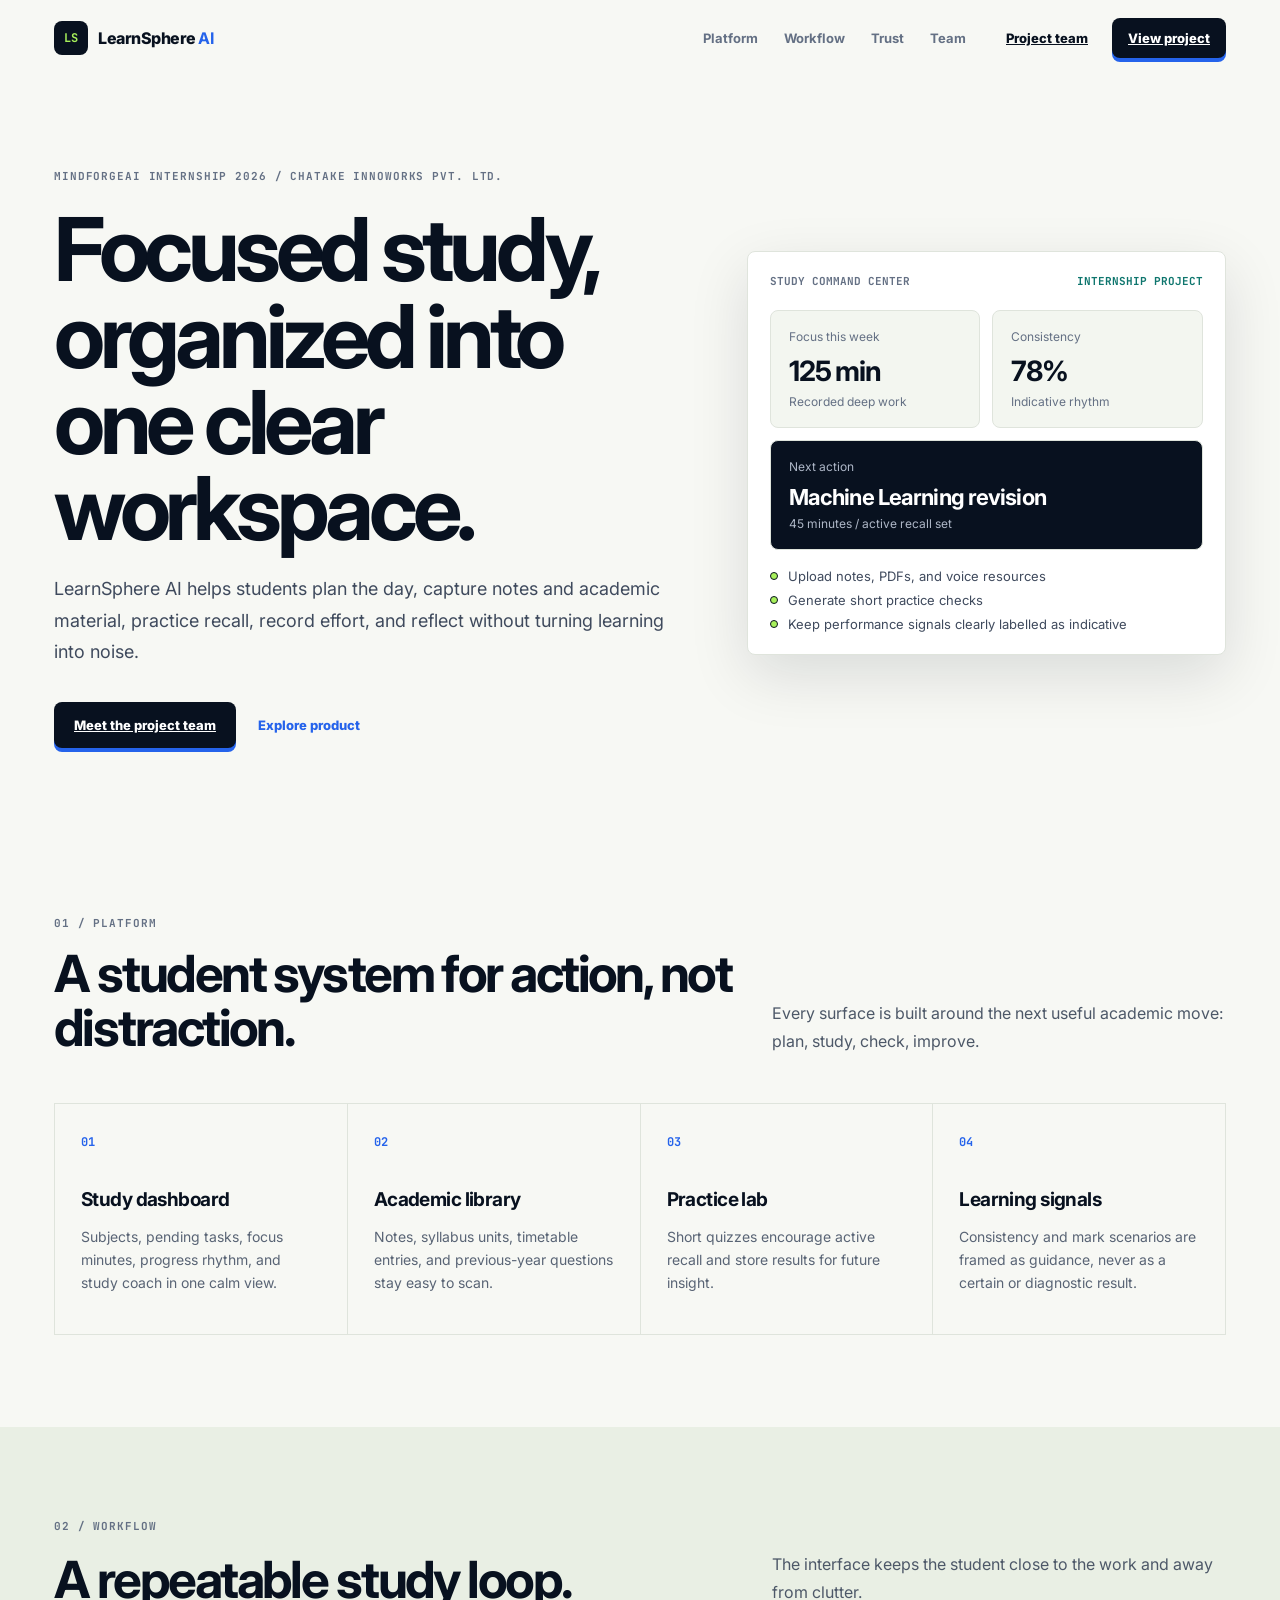
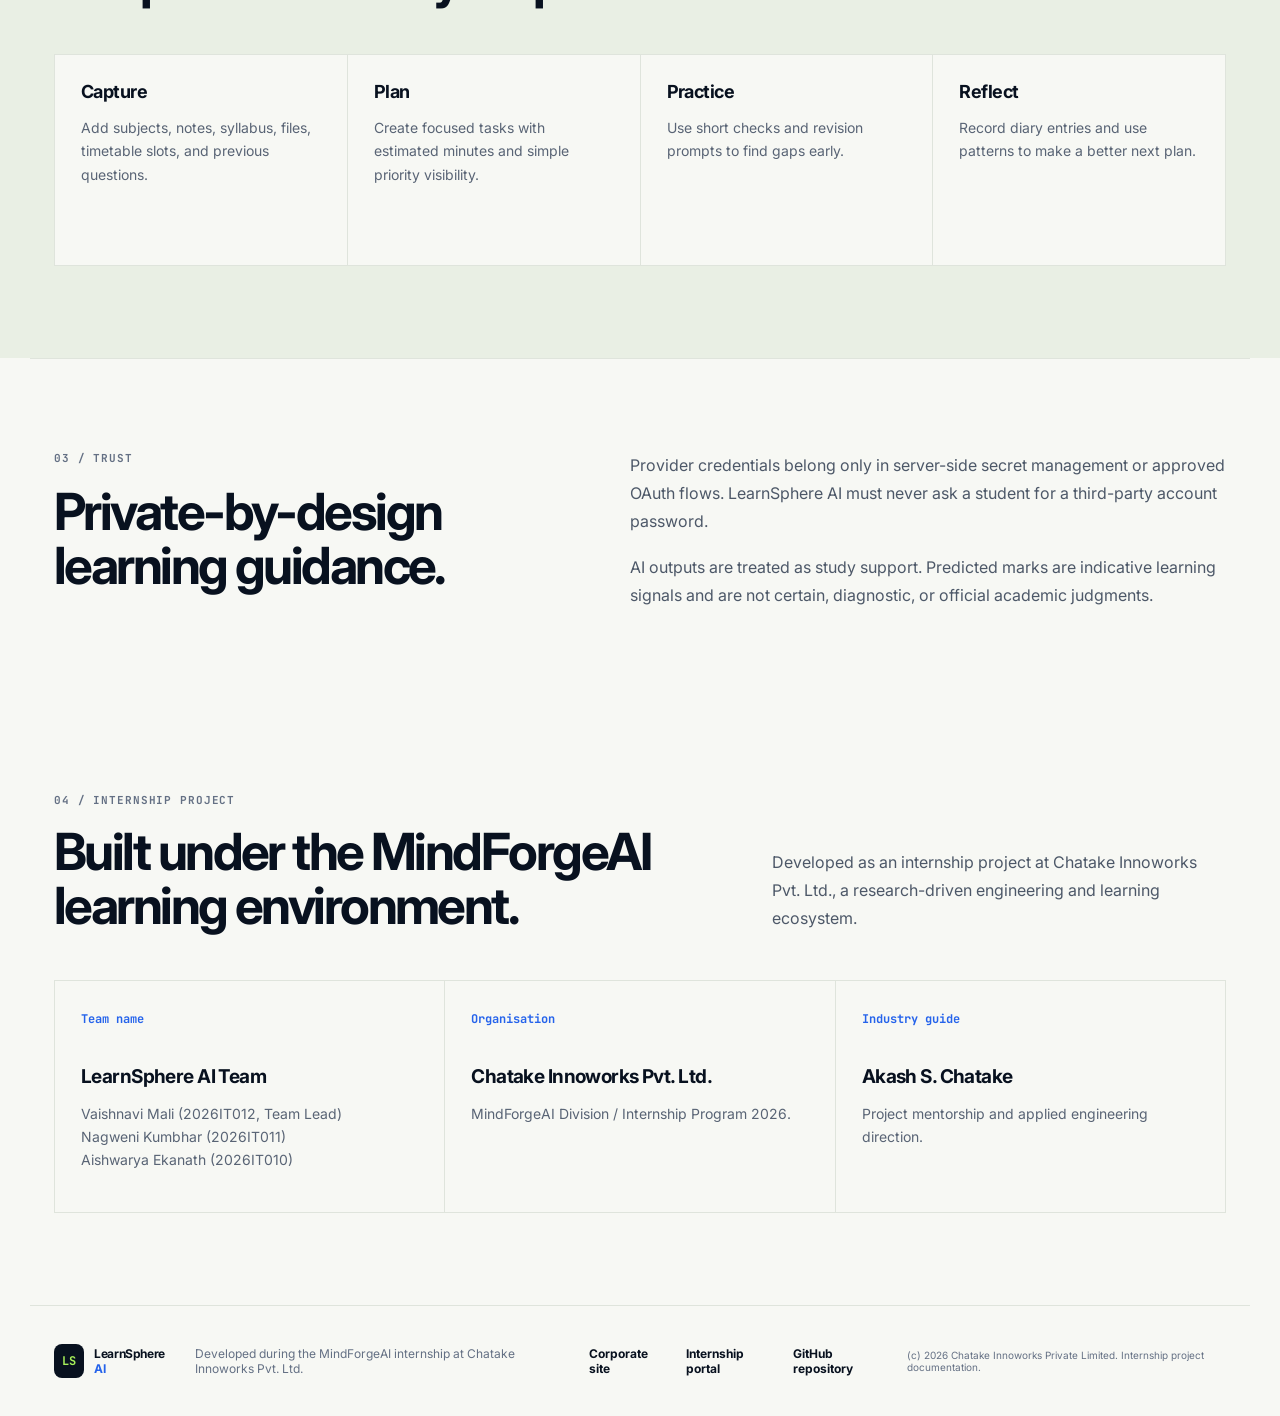
==== commit b50bbc34: "Remove hosted login and add project team credits" ====
--- a/06_code/frontend/index.html
+++ b/06_code/frontend/index.html
@@ -28,8 +28,8 @@
         <a href="#team">Team</a>
       </nav>
       <div class="nav-actions">
-        <button class="button secondary" data-open-auth="login">Sign in</button>
-        <button class="button primary" data-open-auth="register">Start</button>
+        <a class="button secondary" href="#team">Project team</a>
+        <a class="button primary" href="https://github.com/Ekanath2417/LearnSphere_AI" target="_blank" rel="noreferrer">View project</a>
       </div>
     </header>
 
@@ -39,14 +39,14 @@
         <h1>Focused study, organized into one clear workspace.</h1>
         <p class="lead">LearnSphere AI helps students plan the day, capture notes and academic material, practice recall, record effort, and reflect without turning learning into noise.</p>
         <div class="hero-actions">
-          <button class="button primary large" data-open-auth="register">Build my workspace</button>
+          <a class="button primary large" href="#team">Meet the project team</a>
           <a class="text-link" href="#platform">Explore product</a>
         </div>
       </div>
       <div class="hero-board" aria-label="Product preview">
         <div class="board-top">
           <span>Study command center</span>
-          <strong>Live demo ready</strong>
+          <strong>Internship project</strong>
         </div>
         <div class="board-grid">
           <article><span>Focus this week</span><b>125 min</b><small>Recorded deep work</small></article>
@@ -107,7 +107,7 @@
         <p>Developed as an internship project at Chatake Innoworks Pvt. Ltd., a research-driven engineering and learning ecosystem.</p>
       </div>
       <div class="team-grid">
-        <article><span>Project name</span><h3>LearnSphere AI</h3><p>Student study operating system and academic companion.</p></article>
+        <article><span>Team name</span><h3>LearnSphere AI Team</h3><p>Vaishnavi Mali (2026IT012, Team Lead)<br>Nagweni Kumbhar (2026IT011)<br>Aishwarya Ekanath (2026IT010)</p></article>
         <article><span>Organisation</span><h3>Chatake Innoworks Pvt. Ltd.</h3><p>MindForgeAI Division / Internship Program 2026.</p></article>
         <article><span>Industry guide</span><h3>Akash S. Chatake</h3><p>Project mentorship and applied engineering direction.</p></article>
       </div>
@@ -118,57 +118,9 @@
       <p>Developed during the MindForgeAI internship at Chatake Innoworks Pvt. Ltd.</p>
       <a href="https://www.chatakeinnoworks.com" target="_blank" rel="noreferrer">Corporate site</a>
       <a href="https://internship.chatakeinnoworks.com" target="_blank" rel="noreferrer">Internship portal</a>
+      <a href="https://github.com/Ekanath2417/LearnSphere_AI" target="_blank" rel="noreferrer">GitHub repository</a>
       <small>(c) 2026 Chatake Innoworks Private Limited. Internship project documentation.</small>
     </footer>
   </section>
-
-  <section id="auth" class="auth hidden" aria-modal="true" role="dialog">
-    <div class="auth-panel">
-      <button class="icon-close" data-close-auth aria-label="Close">x</button>
-      <a class="brand"><span class="mark">LS</span><span>LearnSphere <b>AI</b></span></a>
-      <p class="eyebrow">Private student workspace</p>
-      <h2 id="auth-title">Welcome back.</h2>
-      <p id="auth-copy">Continue your study rhythm.</p>
-      <form id="auth-form">
-        <label id="name-field">Name<input name="name" autocomplete="name" placeholder="Your name"></label>
-        <label>Email<input name="email" type="email" autocomplete="email" required placeholder="you@example.com"></label>
-        <label>Password<input name="password" type="password" minlength="8" autocomplete="current-password" required placeholder="At least 8 characters"></label>
-        <button class="button primary large" type="submit">Continue</button>
-      </form>
-      <button id="auth-toggle" class="text-button">New here? Create an account</button>
-      <p class="fineprint">Use this learning workspace responsibly. Do not upload personal or sensitive files for public demos.</p>
-    </div>
-  </section>
-
-  <section id="app" class="application hidden">
-    <aside class="sidebar">
-      <a class="brand"><span class="mark">LS</span><span>LearnSphere <b>AI</b></span></a>
-      <p class="sidebar-label">Student workspace</p>
-      <nav id="side-nav" class="side-nav" aria-label="Application navigation"></nav>
-      <div class="sidebar-bottom">
-        <button data-view="integrations">AI connections</button>
-        <button id="logout">Sign out</button>
-      </div>
-    </aside>
-    <div class="mobilebar">
-      <a class="brand"><span class="mark">LS</span><span>LearnSphere</span></a>
-      <button id="mobile-menu">Menu</button>
-    </div>
-    <main class="workspace">
-      <header class="workspace-header">
-        <div>
-          <p class="eyebrow" id="today">Student workspace</p>
-          <h1 id="view-title">Good morning, Student.</h1>
-        </div>
-        <div class="header-actions">
-          <button class="icon-button" id="focus-btn" title="Record a 25-minute focus session">25</button>
-          <button class="avatar" id="profile-btn">S</button>
-        </div>
-      </header>
-      <div id="view"></div>
-    </main>
-  </section>
-
-  <script src="assets/app.js"></script>
 </body>
 </html>
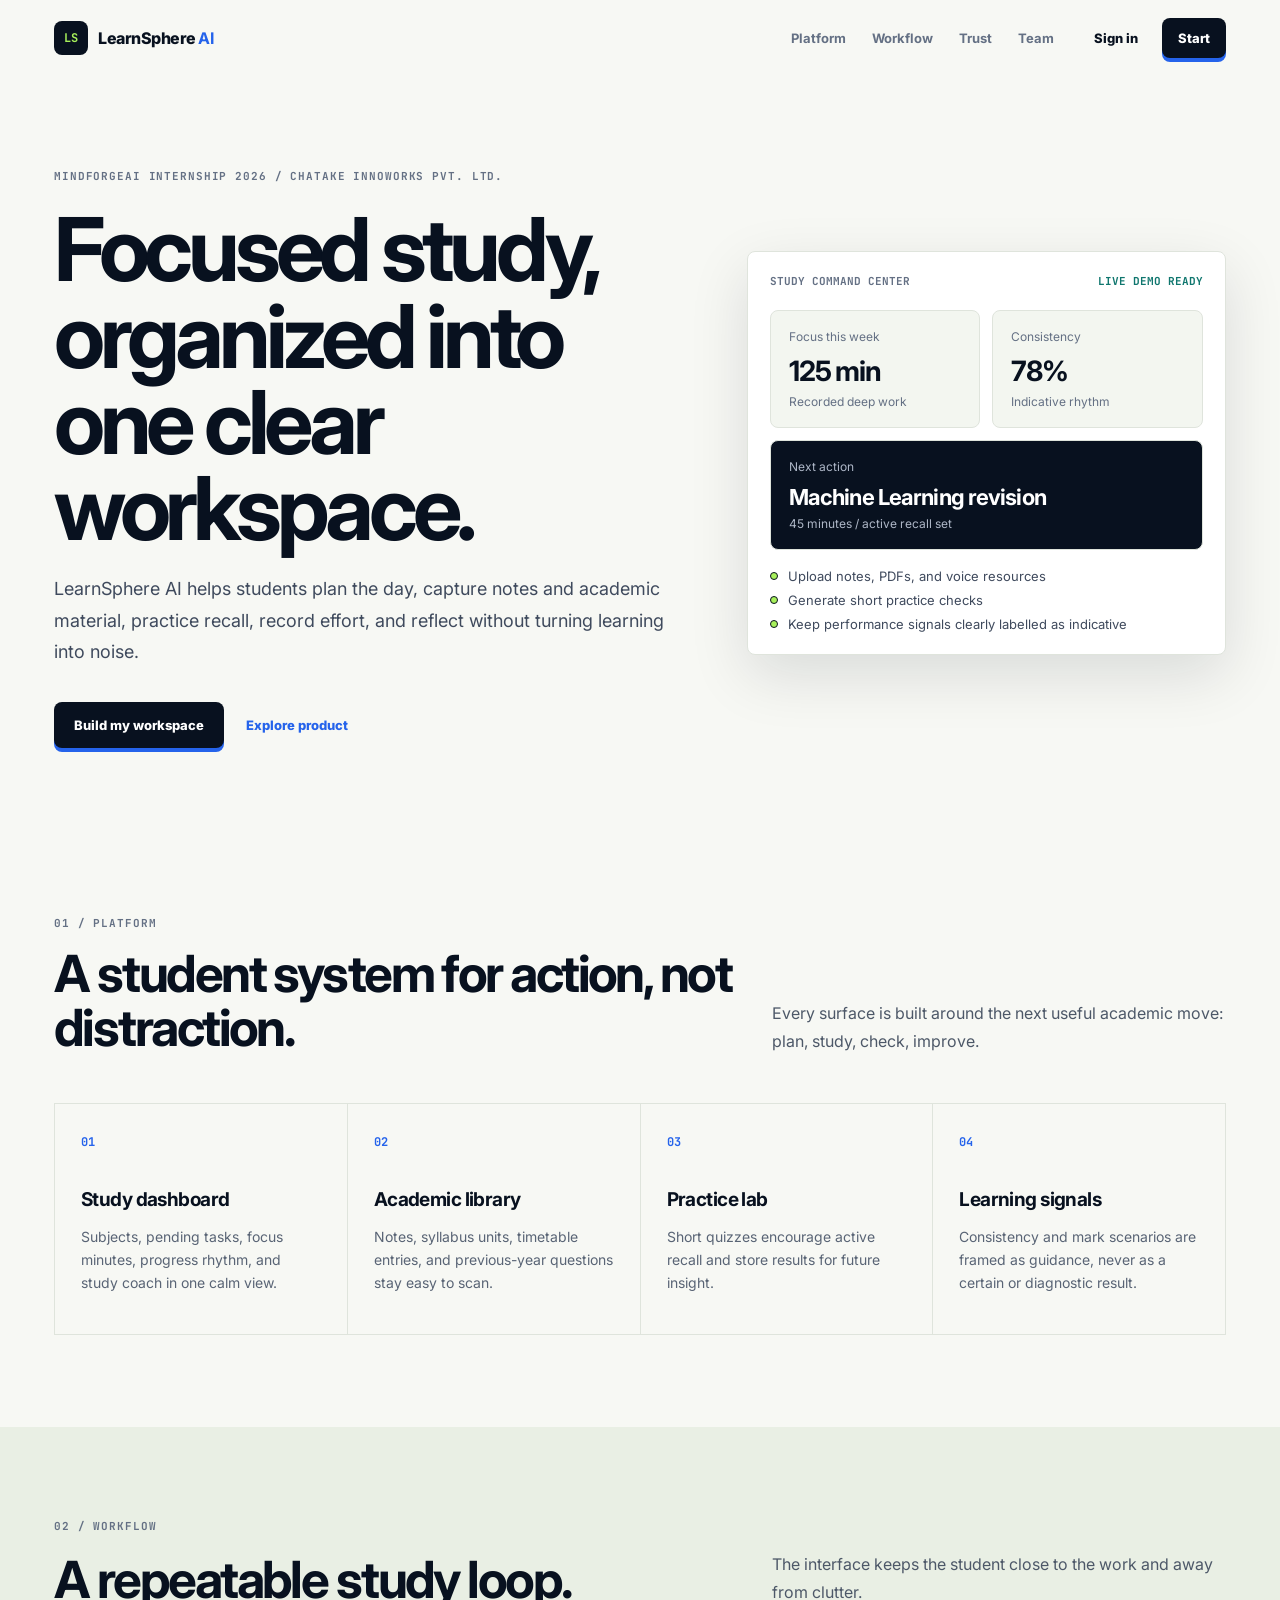
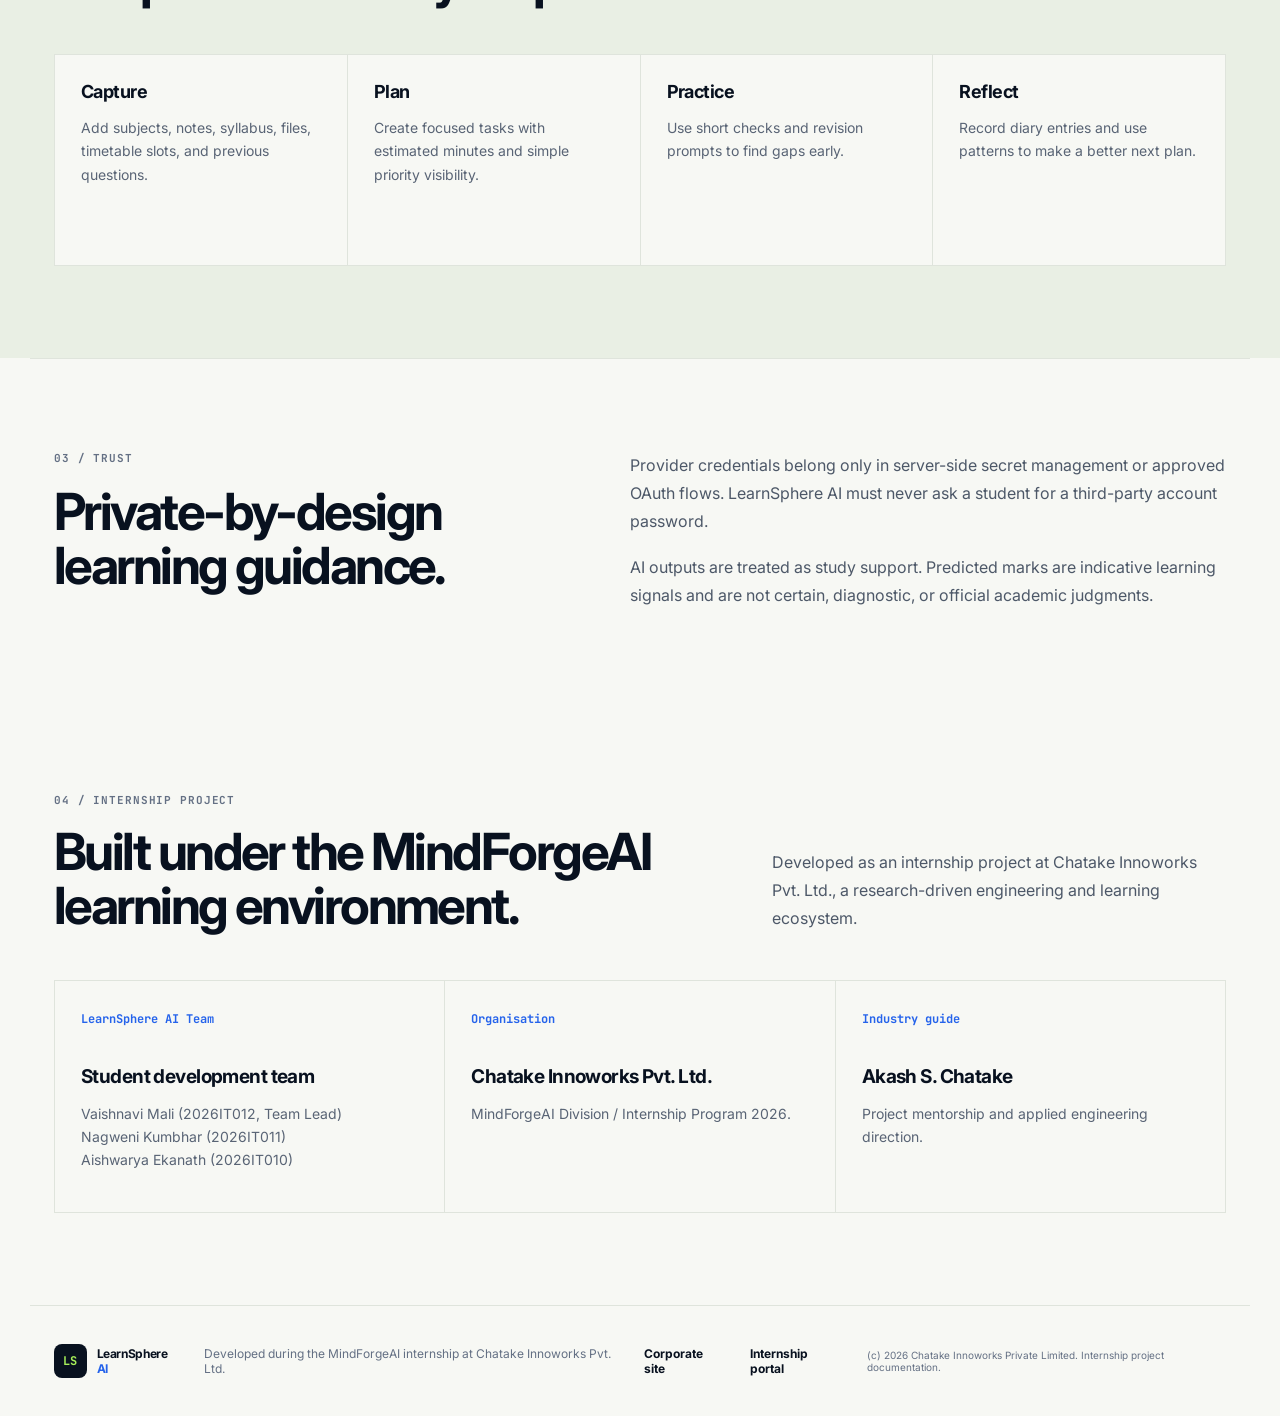
==== commit a40bd669: "Restore sign-in without prefilled credentials" ====
--- a/06_code/frontend/index.html
+++ b/06_code/frontend/index.html
@@ -28,8 +28,8 @@
         <a href="#team">Team</a>
       </nav>
       <div class="nav-actions">
-        <a class="button secondary" href="#team">Project team</a>
-        <a class="button primary" href="https://github.com/Ekanath2417/LearnSphere_AI" target="_blank" rel="noreferrer">View project</a>
+        <button class="button secondary" data-open-auth="login">Sign in</button>
+        <button class="button primary" data-open-auth="register">Start</button>
       </div>
     </header>
 
@@ -39,14 +39,14 @@
         <h1>Focused study, organized into one clear workspace.</h1>
         <p class="lead">LearnSphere AI helps students plan the day, capture notes and academic material, practice recall, record effort, and reflect without turning learning into noise.</p>
         <div class="hero-actions">
-          <a class="button primary large" href="#team">Meet the project team</a>
+          <button class="button primary large" data-open-auth="register">Build my workspace</button>
           <a class="text-link" href="#platform">Explore product</a>
         </div>
       </div>
       <div class="hero-board" aria-label="Product preview">
         <div class="board-top">
           <span>Study command center</span>
-          <strong>Internship project</strong>
+          <strong>Live demo ready</strong>
         </div>
         <div class="board-grid">
           <article><span>Focus this week</span><b>125 min</b><small>Recorded deep work</small></article>
@@ -107,7 +107,7 @@
         <p>Developed as an internship project at Chatake Innoworks Pvt. Ltd., a research-driven engineering and learning ecosystem.</p>
       </div>
       <div class="team-grid">
-        <article><span>Team name</span><h3>LearnSphere AI Team</h3><p>Vaishnavi Mali (2026IT012, Team Lead)<br>Nagweni Kumbhar (2026IT011)<br>Aishwarya Ekanath (2026IT010)</p></article>
+        <article><span>LearnSphere AI Team</span><h3>Student development team</h3><p>Vaishnavi Mali (2026IT012, Team Lead)<br>Nagweni Kumbhar (2026IT011)<br>Aishwarya Ekanath (2026IT010)</p></article>
         <article><span>Organisation</span><h3>Chatake Innoworks Pvt. Ltd.</h3><p>MindForgeAI Division / Internship Program 2026.</p></article>
         <article><span>Industry guide</span><h3>Akash S. Chatake</h3><p>Project mentorship and applied engineering direction.</p></article>
       </div>
@@ -118,9 +118,57 @@
       <p>Developed during the MindForgeAI internship at Chatake Innoworks Pvt. Ltd.</p>
       <a href="https://www.chatakeinnoworks.com" target="_blank" rel="noreferrer">Corporate site</a>
       <a href="https://internship.chatakeinnoworks.com" target="_blank" rel="noreferrer">Internship portal</a>
-      <a href="https://github.com/Ekanath2417/LearnSphere_AI" target="_blank" rel="noreferrer">GitHub repository</a>
       <small>(c) 2026 Chatake Innoworks Private Limited. Internship project documentation.</small>
     </footer>
   </section>
+
+  <section id="auth" class="auth hidden" aria-modal="true" role="dialog">
+    <div class="auth-panel">
+      <button class="icon-close" data-close-auth aria-label="Close">x</button>
+      <a class="brand"><span class="mark">LS</span><span>LearnSphere <b>AI</b></span></a>
+      <p class="eyebrow">Private student workspace</p>
+      <h2 id="auth-title">Welcome back.</h2>
+      <p id="auth-copy">Continue your study rhythm.</p>
+      <form id="auth-form">
+        <label id="name-field">Name<input name="name" autocomplete="name" placeholder="Your name"></label>
+        <label>Email<input name="email" type="email" autocomplete="email" required placeholder="you@example.com"></label>
+        <label>Password<input name="password" type="password" minlength="8" autocomplete="current-password" required placeholder="At least 8 characters"></label>
+        <button class="button primary large" type="submit">Continue</button>
+      </form>
+      <button id="auth-toggle" class="text-button">New here? Create an account</button>
+      <p class="fineprint">Use this learning workspace responsibly. Do not upload personal or sensitive files for public demos.</p>
+    </div>
+  </section>
+
+  <section id="app" class="application hidden">
+    <aside class="sidebar">
+      <a class="brand"><span class="mark">LS</span><span>LearnSphere <b>AI</b></span></a>
+      <p class="sidebar-label">Student workspace</p>
+      <nav id="side-nav" class="side-nav" aria-label="Application navigation"></nav>
+      <div class="sidebar-bottom">
+        <button data-view="integrations">AI connections</button>
+        <button id="logout">Sign out</button>
+      </div>
+    </aside>
+    <div class="mobilebar">
+      <a class="brand"><span class="mark">LS</span><span>LearnSphere</span></a>
+      <button id="mobile-menu">Menu</button>
+    </div>
+    <main class="workspace">
+      <header class="workspace-header">
+        <div>
+          <p class="eyebrow" id="today">Student workspace</p>
+          <h1 id="view-title">Good morning, Student.</h1>
+        </div>
+        <div class="header-actions">
+          <button class="icon-button" id="focus-btn" title="Record a 25-minute focus session">25</button>
+          <button class="avatar" id="profile-btn">S</button>
+        </div>
+      </header>
+      <div id="view"></div>
+    </main>
+  </section>
+
+  <script src="assets/app.js"></script>
 </body>
 </html>
